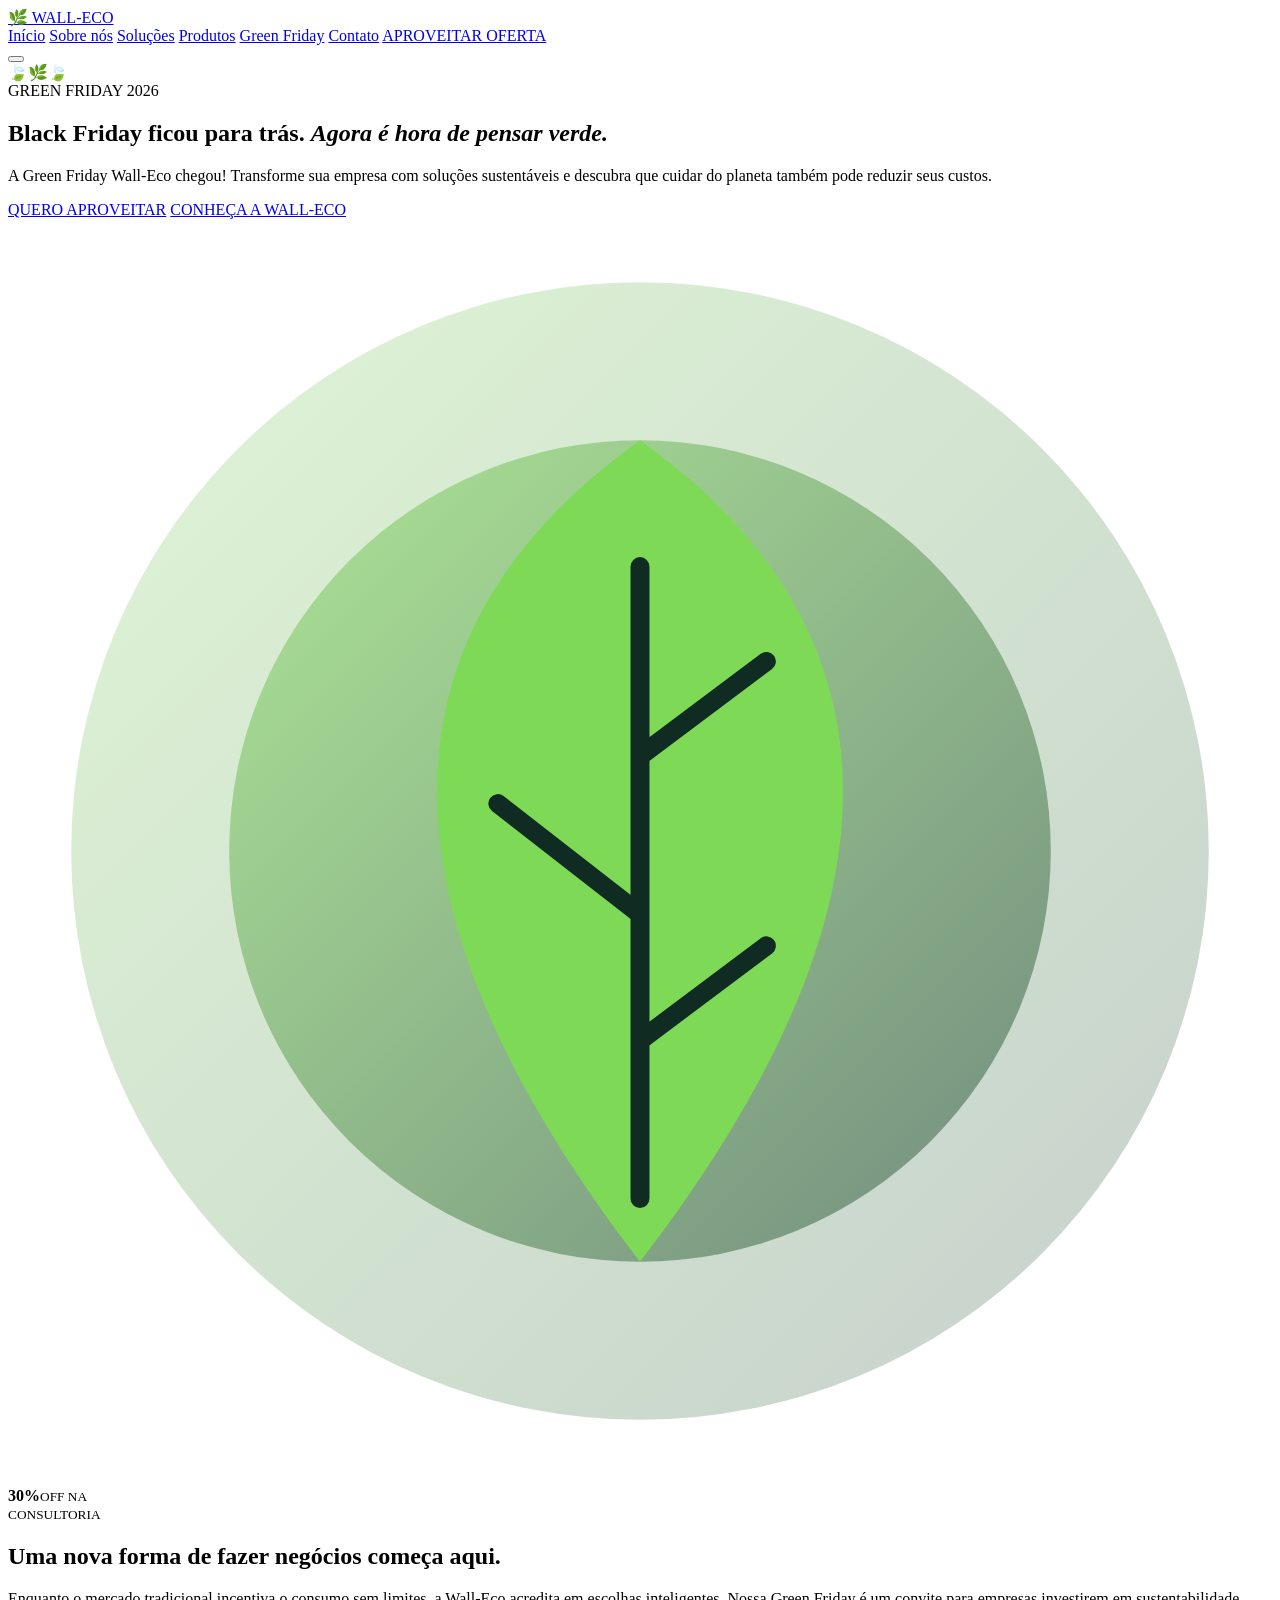
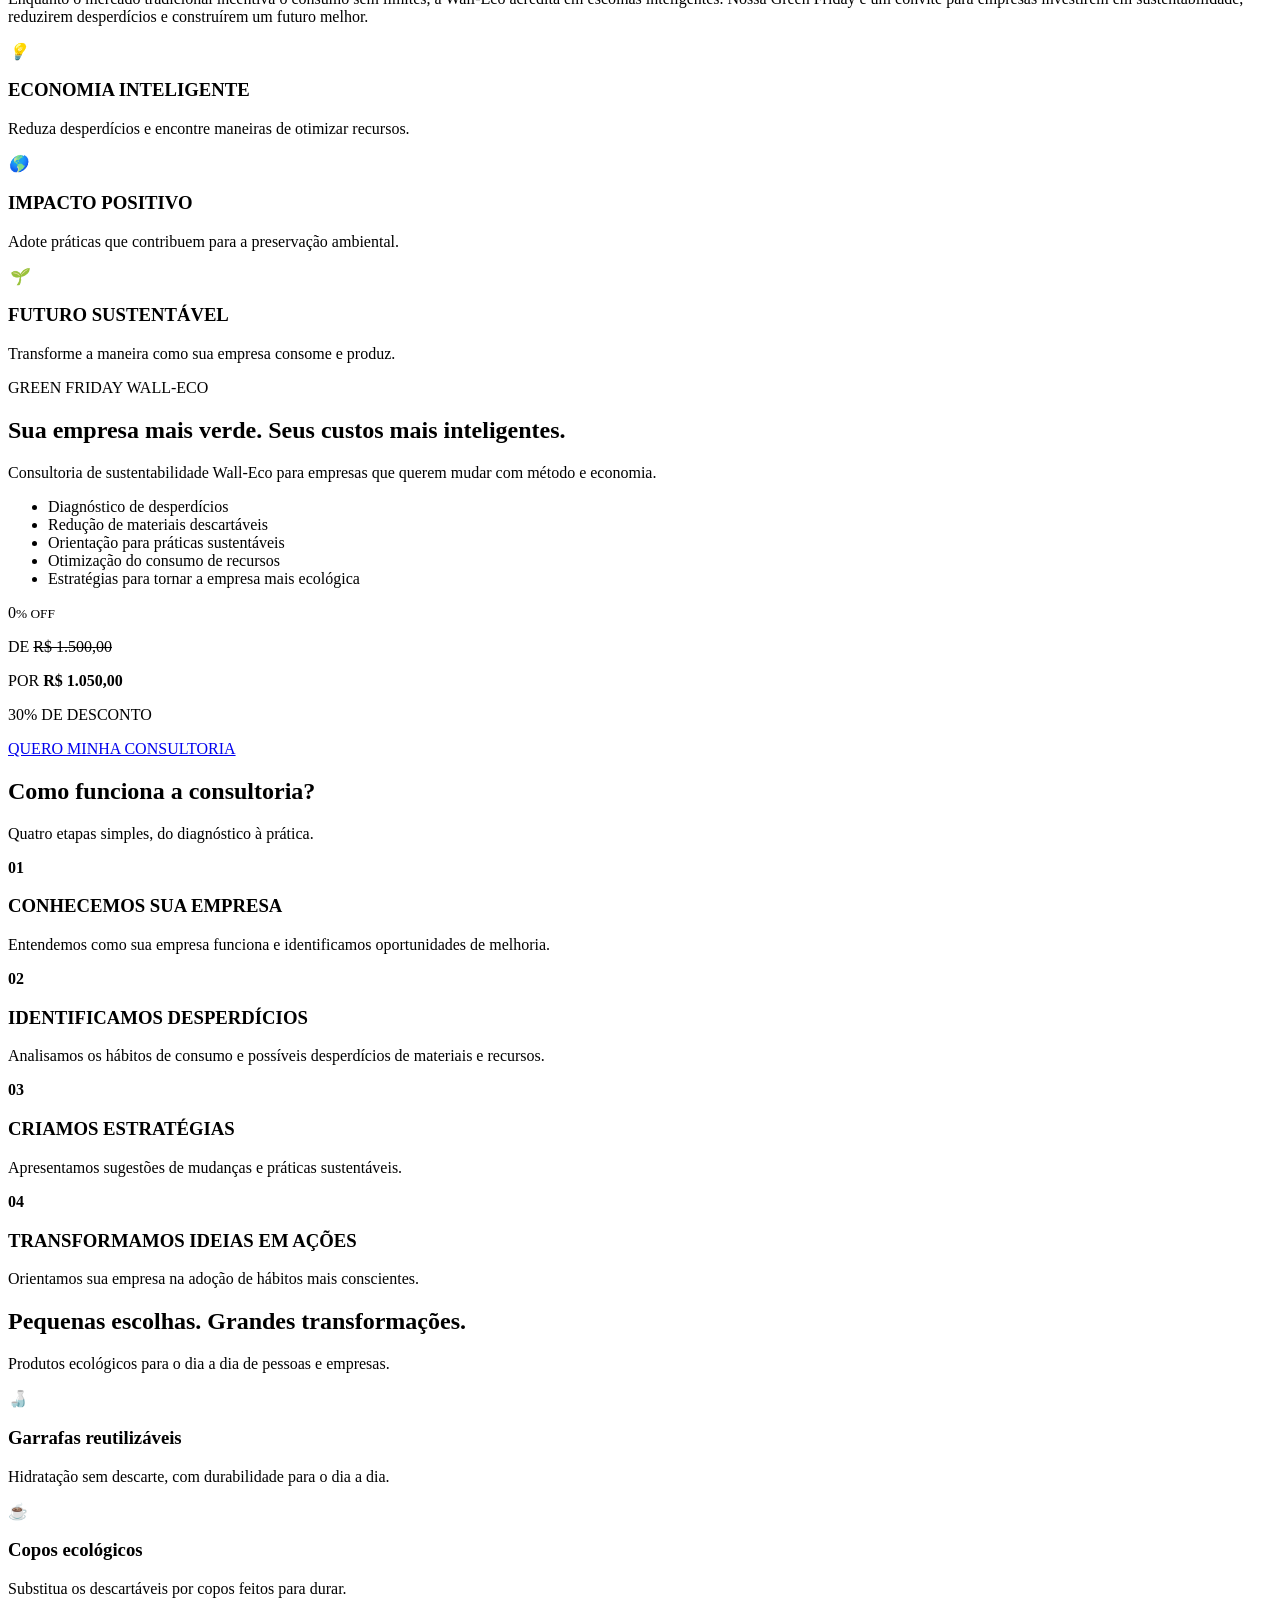
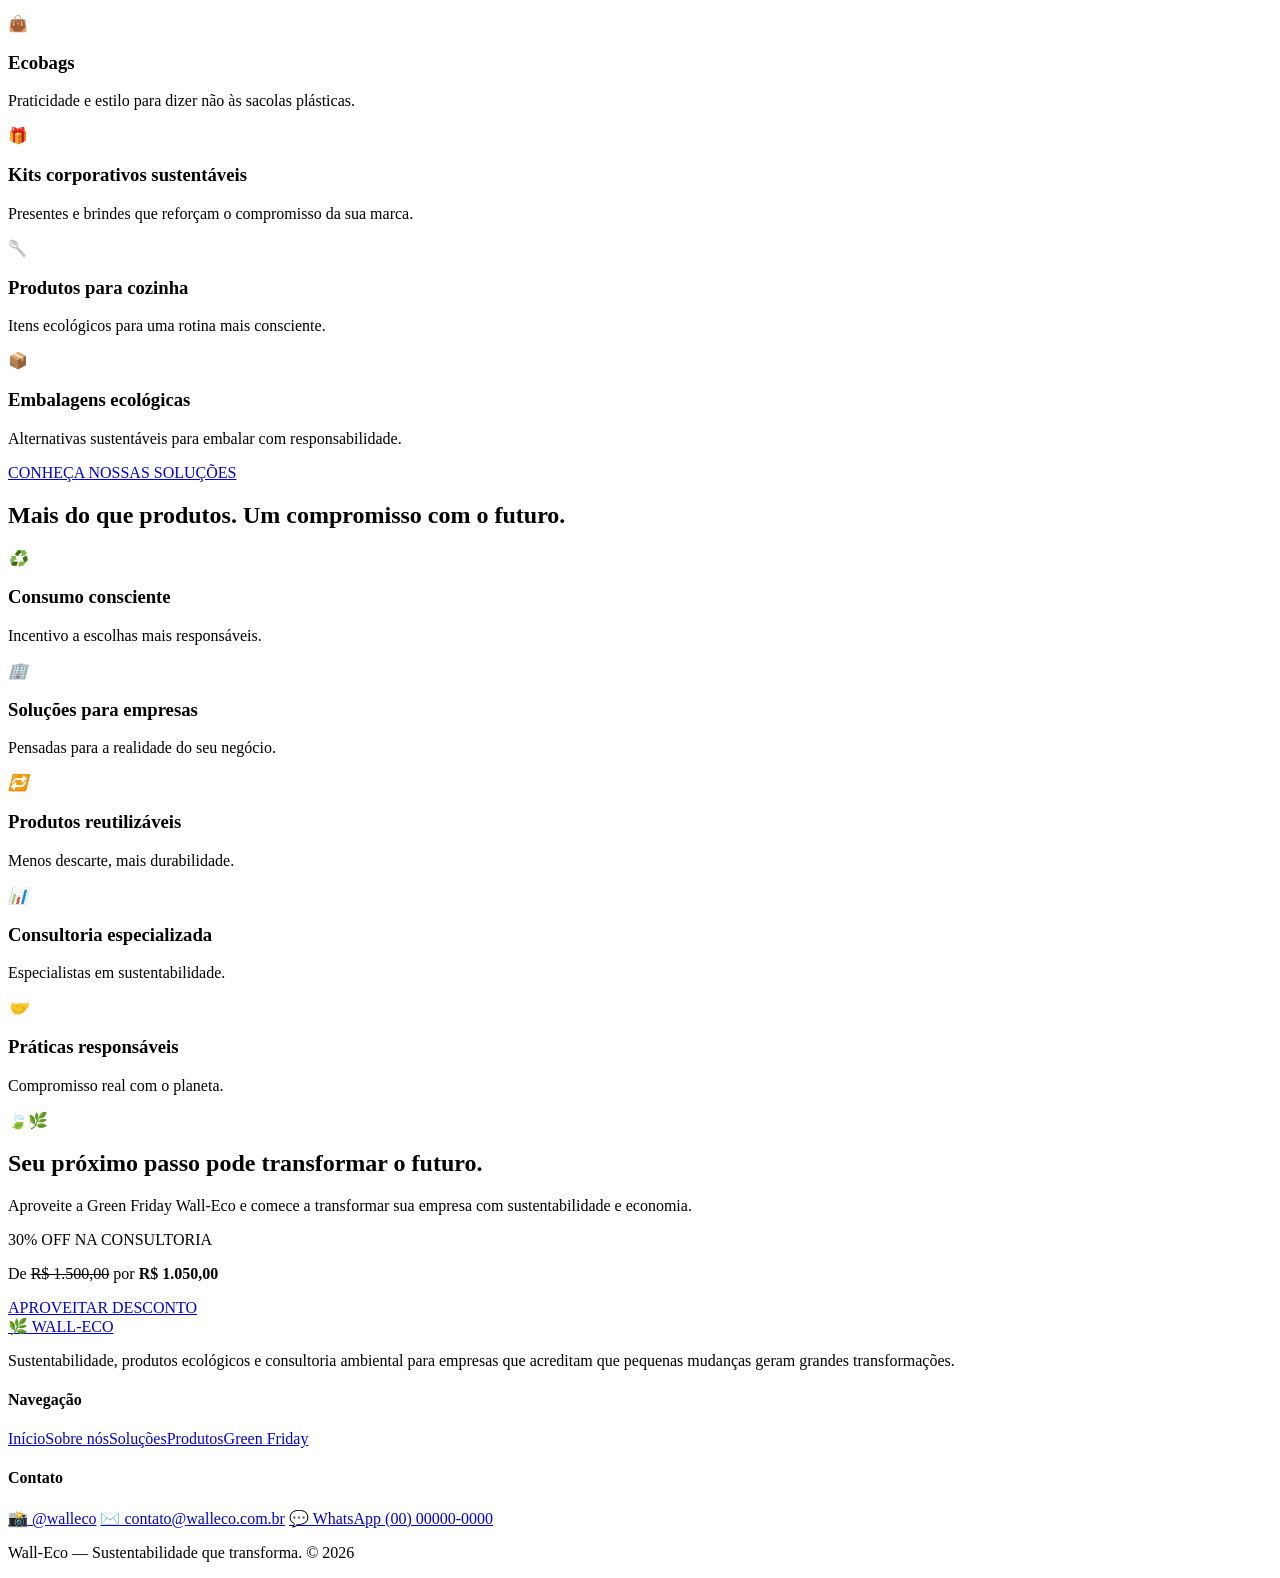
==== index.html @ 321e87e1 "Add files via upload" ====
<!DOCTYPE html>
<html lang="pt-BR">
<head>
<meta charset="UTF-8">
<meta name="viewport" content="width=device-width, initial-scale=1">
<title>Green Friday — WALL-ECO | 30% OFF na Consultoria de Sustentabilidade</title>
<meta name="description" content="Green Friday Wall-Eco: 30% de desconto na consultoria de sustentabilidade para empresas.">
<link rel="preconnect" href="https://fonts.googleapis.com">
<link rel="preconnect" href="https://fonts.gstatic.com" crossorigin>
<link href="https://fonts.googleapis.com/css2?family=Outfit:wght@300;400;600;800&display=swap" rel="stylesheet">
<link rel="stylesheet" href="css/style.css">
</head>
<body>

<!-- ============ 1. MENU ============ -->
<header class="nav" id="nav">
  <div class="container nav__in">
    <a href="#inicio" class="logo">🌿 WALL<span>-ECO</span></a>
    <nav class="menu" id="menu">
      <a href="#inicio">Início</a>
      <a href="#sobre">Sobre nós</a>
      <a href="#solucoes">Soluções</a>
      <a href="#produtos">Produtos</a>
      <a href="#oferta">Green Friday</a>
      <a href="#contato">Contato</a>
      <a href="#oferta" class="btn btn--sm menu__cta">APROVEITAR OFERTA</a>
    </nav>
    <button class="burger" id="burger" aria-label="Abrir menu" aria-expanded="false"><span></span><span></span><span></span></button>
  </div>
</header>

<main>
<!-- ============ 2. HERO ============ -->
<section class="hero" id="inicio">
  <span class="blob b1"></span><span class="blob b2"></span><span class="blob b3"></span>
  <span class="leaf l1">🍃</span><span class="leaf l2">🌿</span><span class="leaf l3">🍃</span>
  <div class="container hero__in">
    <div class="hero__text reveal">
      <span class="tag">GREEN FRIDAY 2026</span>
      <h1>Black Friday ficou para trás. <em>Agora é hora de pensar verde.</em></h1>
      <p>A Green Friday Wall-Eco chegou! Transforme sua empresa com soluções sustentáveis e descubra que cuidar do planeta também pode reduzir seus custos.</p>
      <div class="hero__btns">
        <a href="#oferta" class="btn">QUERO APROVEITAR</a>
        <a href="#sobre" class="btn btn--ghost">CONHEÇA A WALL-ECO</a>
      </div>
    </div>
    <div class="hero__art reveal d2">
      <div class="art" data-img="hero.jpg">
        <svg viewBox="0 0 400 400" aria-hidden="true">
          <defs><linearGradient id="g" x1="0" y1="0" x2="1" y2="1"><stop offset="0" stop-color="#7ED957"/><stop offset="1" stop-color="#1B4332"/></linearGradient></defs>
          <circle cx="200" cy="200" r="180" fill="url(#g)" opacity=".25"/>
          <circle cx="200" cy="200" r="130" fill="url(#g)" opacity=".5"/>
          <path d="M200 70c70 50 100 130 0 260C100 200 130 120 200 70z" fill="#7ED957"/>
          <path d="M200 110v200M200 170l40-30M200 220l-45-35M200 260l40-30" stroke="#102B22" stroke-width="6" stroke-linecap="round" fill="none"/>
        </svg>
      </div>
      <div class="seal"><b>30%</b><small>OFF NA<br>CONSULTORIA</small></div>
    </div>
  </div>
</section>

<!-- ============ 3. GREEN FRIDAY ============ -->
<section class="sec" id="sobre">
  <span class="blob b4"></span>
  <div class="container">
    <div class="head reveal">
      <h2>Uma nova forma de fazer negócios começa aqui.</h2>
      <p>Enquanto o mercado tradicional incentiva o consumo sem limites, a Wall-Eco acredita em escolhas inteligentes. Nossa Green Friday é um convite para empresas investirem em sustentabilidade, reduzirem desperdícios e construírem um futuro melhor.</p>
    </div>
    <div class="grid g3">
      <article class="card reveal"><i>💡</i><h3>ECONOMIA INTELIGENTE</h3><p>Reduza desperdícios e encontre maneiras de otimizar recursos.</p></article>
      <article class="card reveal d2"><i>🌎</i><h3>IMPACTO POSITIVO</h3><p>Adote práticas que contribuem para a preservação ambiental.</p></article>
      <article class="card reveal d3"><i>🌱</i><h3>FUTURO SUSTENTÁVEL</h3><p>Transforme a maneira como sua empresa consome e produz.</p></article>
    </div>
  </div>
</section>

<!-- ============ 4. OFERTA ============ -->
<section class="offer" id="oferta">
  <span class="blob b1"></span><span class="blob b3"></span>
  <div class="container offer__in">
    <div class="reveal">
      <span class="tag">GREEN FRIDAY WALL-ECO</span>
      <h2>Sua empresa mais verde. Seus custos mais inteligentes.</h2>
      <p>Consultoria de sustentabilidade Wall-Eco para empresas que querem mudar com método e economia.</p>
      <ul class="checks">
        <li>Diagnóstico de desperdícios</li>
        <li>Redução de materiais descartáveis</li>
        <li>Orientação para práticas sustentáveis</li>
        <li>Otimização do consumo de recursos</li>
        <li>Estratégias para tornar a empresa mais ecológica</li>
      </ul>
    </div>
    <div class="price reveal d2">
      <div class="big"><span class="count" data-count="30">0</span><small>% OFF</small></div>
      <p class="from">DE <s>R$ 1.500,00</s></p>
      <p class="to">POR <strong>R$ 1.050,00</strong></p>
      <p class="pill">30% DE DESCONTO</p>
      <a href="#contato" class="btn btn--block" data-wa="Olá! Quero minha consultoria Green Friday Wall-Eco (30% OFF).">QUERO MINHA CONSULTORIA</a>
    </div>
  </div>
</section>

<!-- ============ 5. COMO FUNCIONA ============ -->
<section class="sec sec--light" id="solucoes">
  <div class="container">
    <div class="head reveal"><h2>Como funciona a consultoria?</h2><p>Quatro etapas simples, do diagnóstico à prática.</p></div>
    <div class="steps">
      <div class="step reveal"><b>01</b><h3>CONHECEMOS SUA EMPRESA</h3><p>Entendemos como sua empresa funciona e identificamos oportunidades de melhoria.</p></div>
      <div class="step reveal d2"><b>02</b><h3>IDENTIFICAMOS DESPERDÍCIOS</h3><p>Analisamos os hábitos de consumo e possíveis desperdícios de materiais e recursos.</p></div>
      <div class="step reveal d3"><b>03</b><h3>CRIAMOS ESTRATÉGIAS</h3><p>Apresentamos sugestões de mudanças e práticas sustentáveis.</p></div>
      <div class="step reveal d4"><b>04</b><h3>TRANSFORMAMOS IDEIAS EM AÇÕES</h3><p>Orientamos sua empresa na adoção de hábitos mais conscientes.</p></div>
    </div>
  </div>
</section>

<!-- ============ 6. PRODUTOS ============ -->
<section class="sec" id="produtos">
  <div class="container">
    <div class="head reveal"><h2>Pequenas escolhas. Grandes transformações.</h2><p>Produtos ecológicos para o dia a dia de pessoas e empresas.</p></div>
    <div class="grid g3">
      <article class="prod reveal"><div class="ph" data-img="garrafas.jpg"><span>🍶</span></div><h3>Garrafas reutilizáveis</h3><p>Hidratação sem descarte, com durabilidade para o dia a dia.</p></article>
      <article class="prod reveal d2"><div class="ph" data-img="copos.jpg"><span>☕</span></div><h3>Copos ecológicos</h3><p>Substitua os descartáveis por copos feitos para durar.</p></article>
      <article class="prod reveal d3"><div class="ph" data-img="ecobags.jpg"><span>👜</span></div><h3>Ecobags</h3><p>Praticidade e estilo para dizer não às sacolas plásticas.</p></article>
      <article class="prod reveal"><div class="ph" data-img="kits.jpg"><span>🎁</span></div><h3>Kits corporativos sustentáveis</h3><p>Presentes e brindes que reforçam o compromisso da sua marca.</p></article>
      <article class="prod reveal d2"><div class="ph" data-img="cozinha.jpg"><span>🥄</span></div><h3>Produtos para cozinha</h3><p>Itens ecológicos para uma rotina mais consciente.</p></article>
      <article class="prod reveal d3"><div class="ph" data-img="embalagens.jpg"><span>📦</span></div><h3>Embalagens ecológicas</h3><p>Alternativas sustentáveis para embalar com responsabilidade.</p></article>
    </div>
    <p class="center reveal"><a href="#contato" class="btn" data-wa="Olá! Quero conhecer as soluções e produtos da Wall-Eco.">CONHEÇA NOSSAS SOLUÇÕES</a></p>
  </div>
</section>

<!-- ============ 7. DIFERENCIAIS ============ -->
<section class="sec sec--light">
  <div class="container">
    <div class="head reveal"><h2>Mais do que produtos. Um compromisso com o futuro.</h2></div>
    <div class="grid g5">
      <div class="feat reveal"><i>♻️</i><h3>Consumo consciente</h3><p>Incentivo a escolhas mais responsáveis.</p></div>
      <div class="feat reveal d2"><i>🏢</i><h3>Soluções para empresas</h3><p>Pensadas para a realidade do seu negócio.</p></div>
      <div class="feat reveal d3"><i>🔁</i><h3>Produtos reutilizáveis</h3><p>Menos descarte, mais durabilidade.</p></div>
      <div class="feat reveal d4"><i>📊</i><h3>Consultoria especializada</h3><p>Especialistas em sustentabilidade.</p></div>
      <div class="feat reveal d5"><i>🤝</i><h3>Práticas responsáveis</h3><p>Compromisso real com o planeta.</p></div>
    </div>
  </div>
</section>

<!-- ============ 8. CHAMADA FINAL ============ -->
<section class="final">
  <span class="blob b2"></span><span class="leaf l1">🍃</span><span class="leaf l3">🌿</span>
  <div class="container reveal">
    <h2>Seu próximo passo pode transformar o futuro.</h2>
    <p>Aproveite a Green Friday Wall-Eco e comece a transformar sua empresa com sustentabilidade e economia.</p>
    <p class="pill">30% OFF NA CONSULTORIA</p>
    <p class="to">De <s>R$ 1.500,00</s> por <strong>R$ 1.050,00</strong></p>
    <a href="#contato" class="btn" data-wa="Olá! Quero aproveitar o desconto da Green Friday Wall-Eco.">APROVEITAR DESCONTO</a>
  </div>
</section>
</main>

<!-- ============ 9. RODAPÉ / CONTATO ============ -->
<footer class="foot" id="contato">
  <div class="container foot__in">
    <div>
      <a href="#inicio" class="logo">🌿 WALL<span>-ECO</span></a>
      <p>Sustentabilidade, produtos ecológicos e consultoria ambiental para empresas que acreditam que pequenas mudanças geram grandes transformações.</p>
    </div>
    <div>
      <h4>Navegação</h4>
      <a href="#inicio">Início</a><a href="#sobre">Sobre nós</a><a href="#solucoes">Soluções</a><a href="#produtos">Produtos</a><a href="#oferta">Green Friday</a>
    </div>
    <div>
      <h4>Contato</h4>
      <!-- EDITE AQUI: dados de contato (placeholders) -->
      <a href="https://instagram.com/walleco" target="_blank" rel="noopener">📸 @walleco</a>
      <a href="mailto:contato@walleco.com.br">✉️ contato@walleco.com.br</a>
      <a href="https://wa.me/5500000000000" target="_blank" rel="noopener" data-wa="Olá! Gostaria de falar com a Wall-Eco.">💬 WhatsApp (00) 00000-0000</a>
    </div>
  </div>
  <p class="foot__end">Wall-Eco — Sustentabilidade que transforma. © <span id="year">2026</span></p>
</footer>

<script src="js/script.js"></script>
</body>
</html>
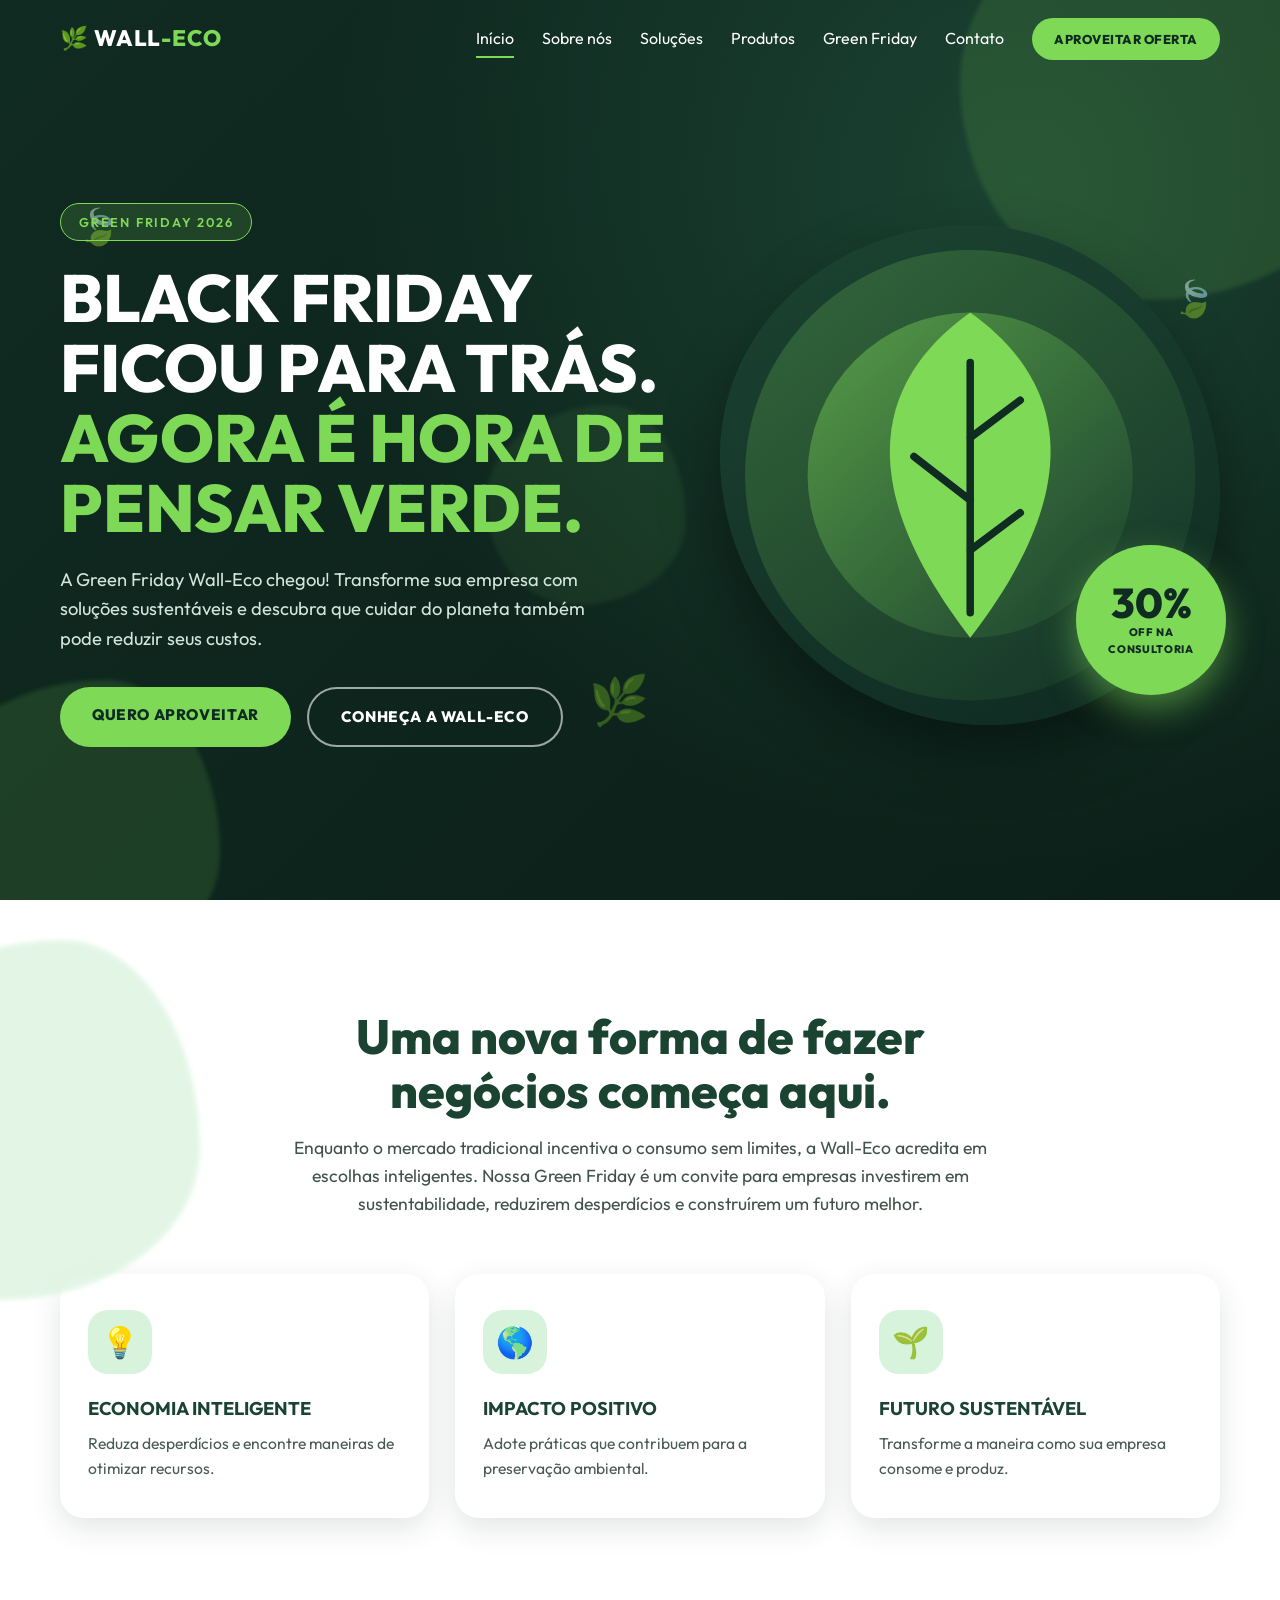
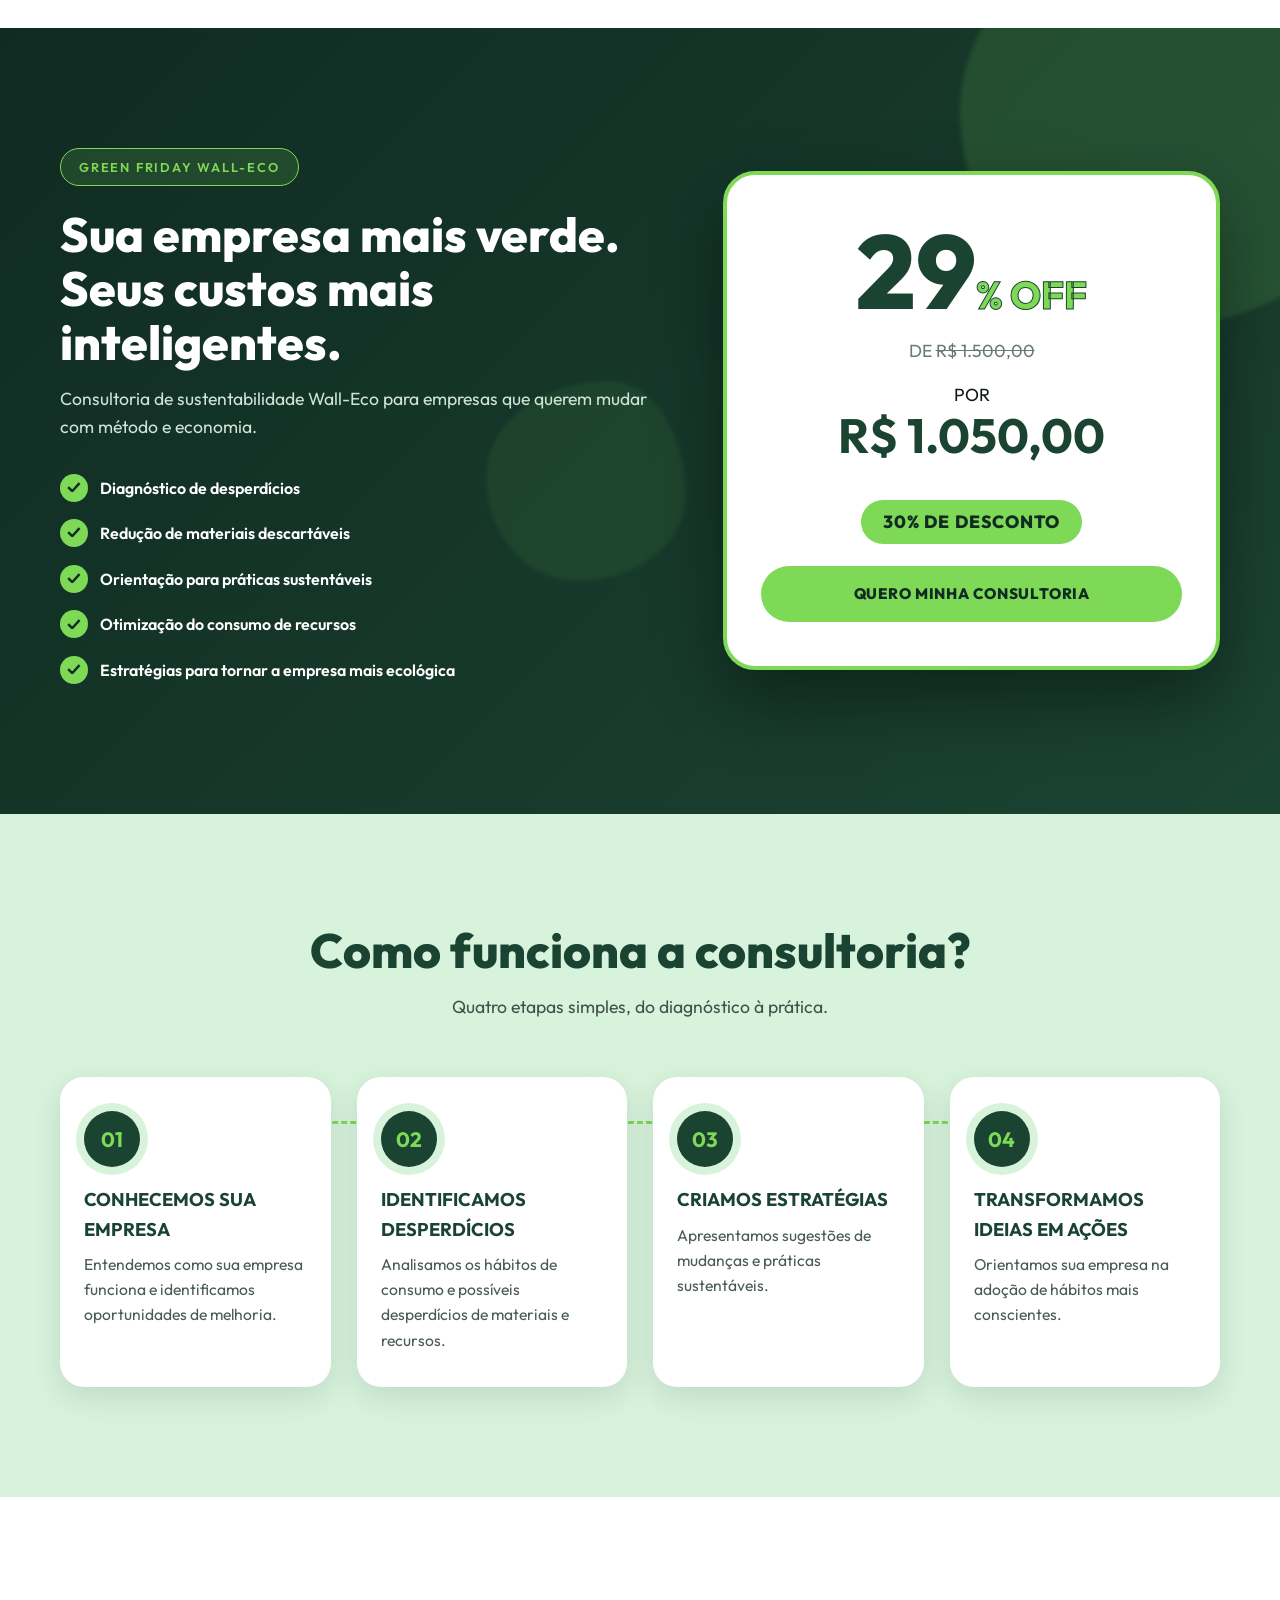
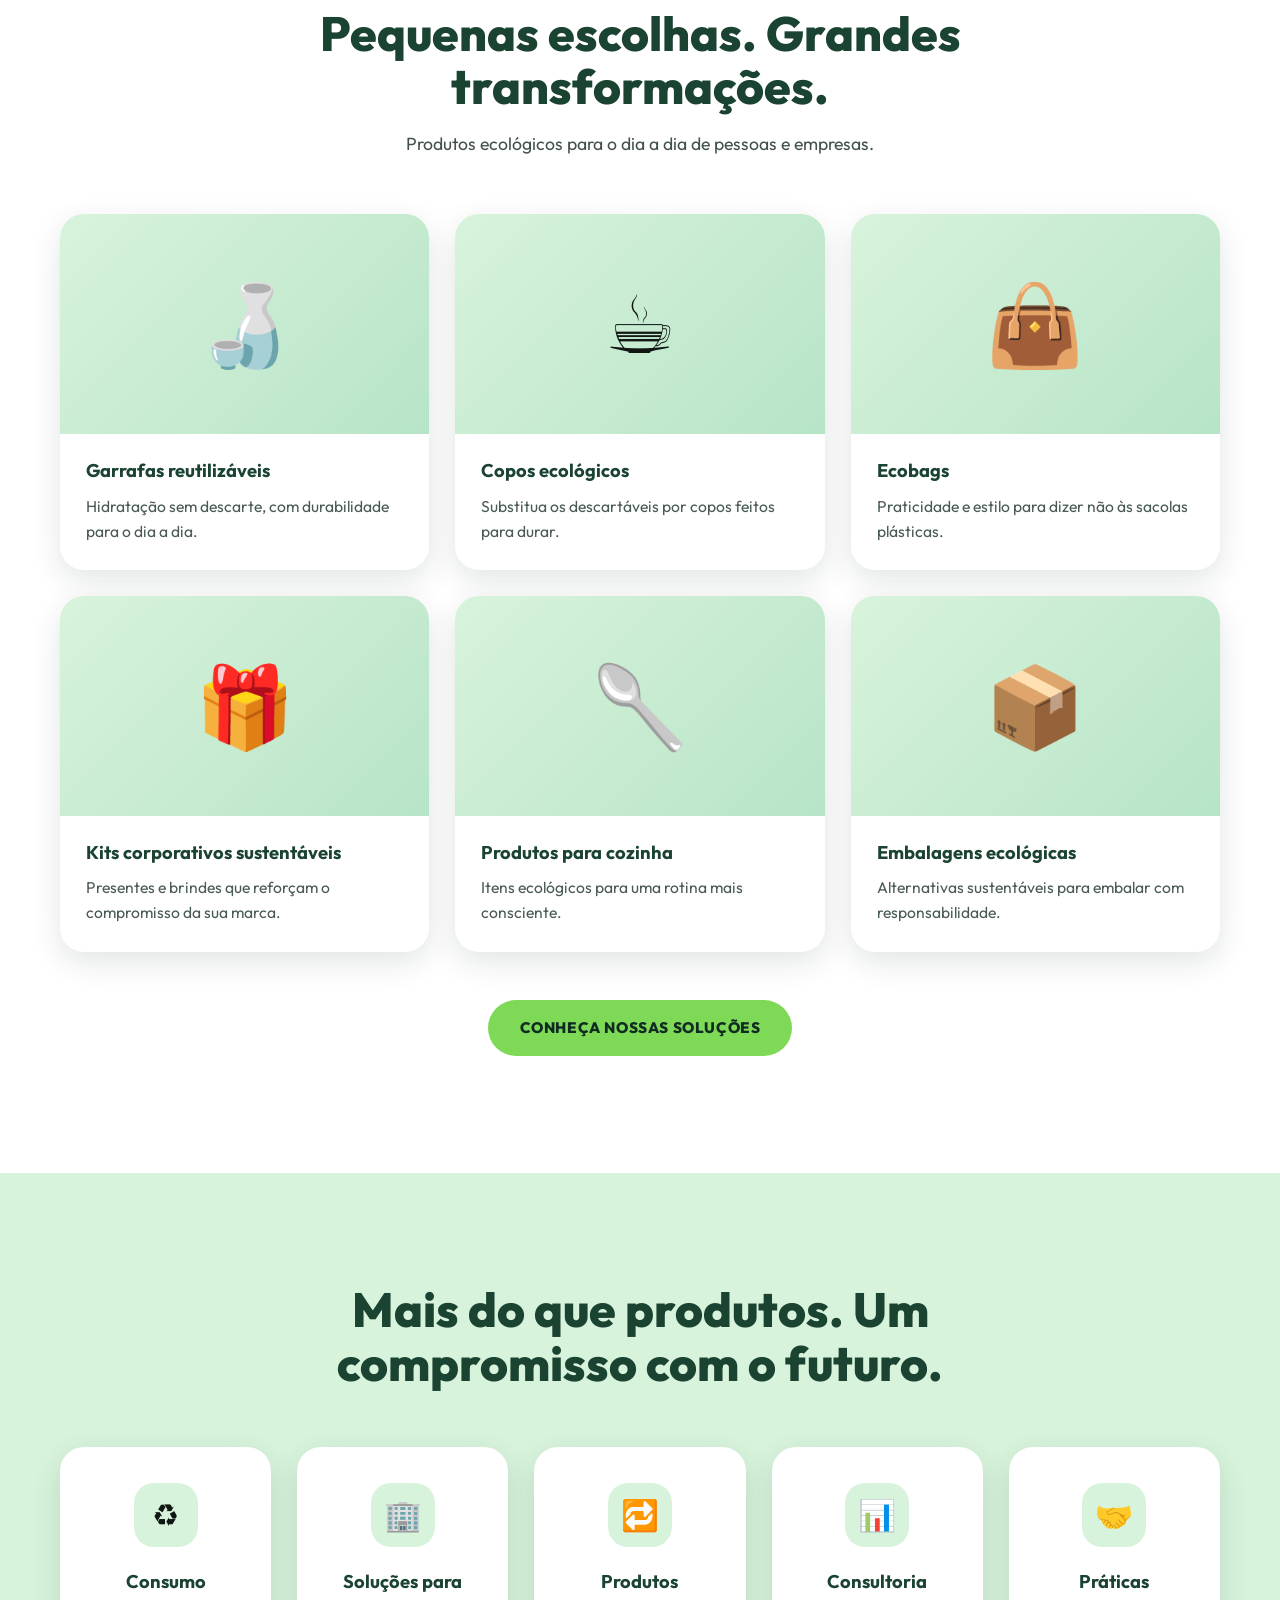
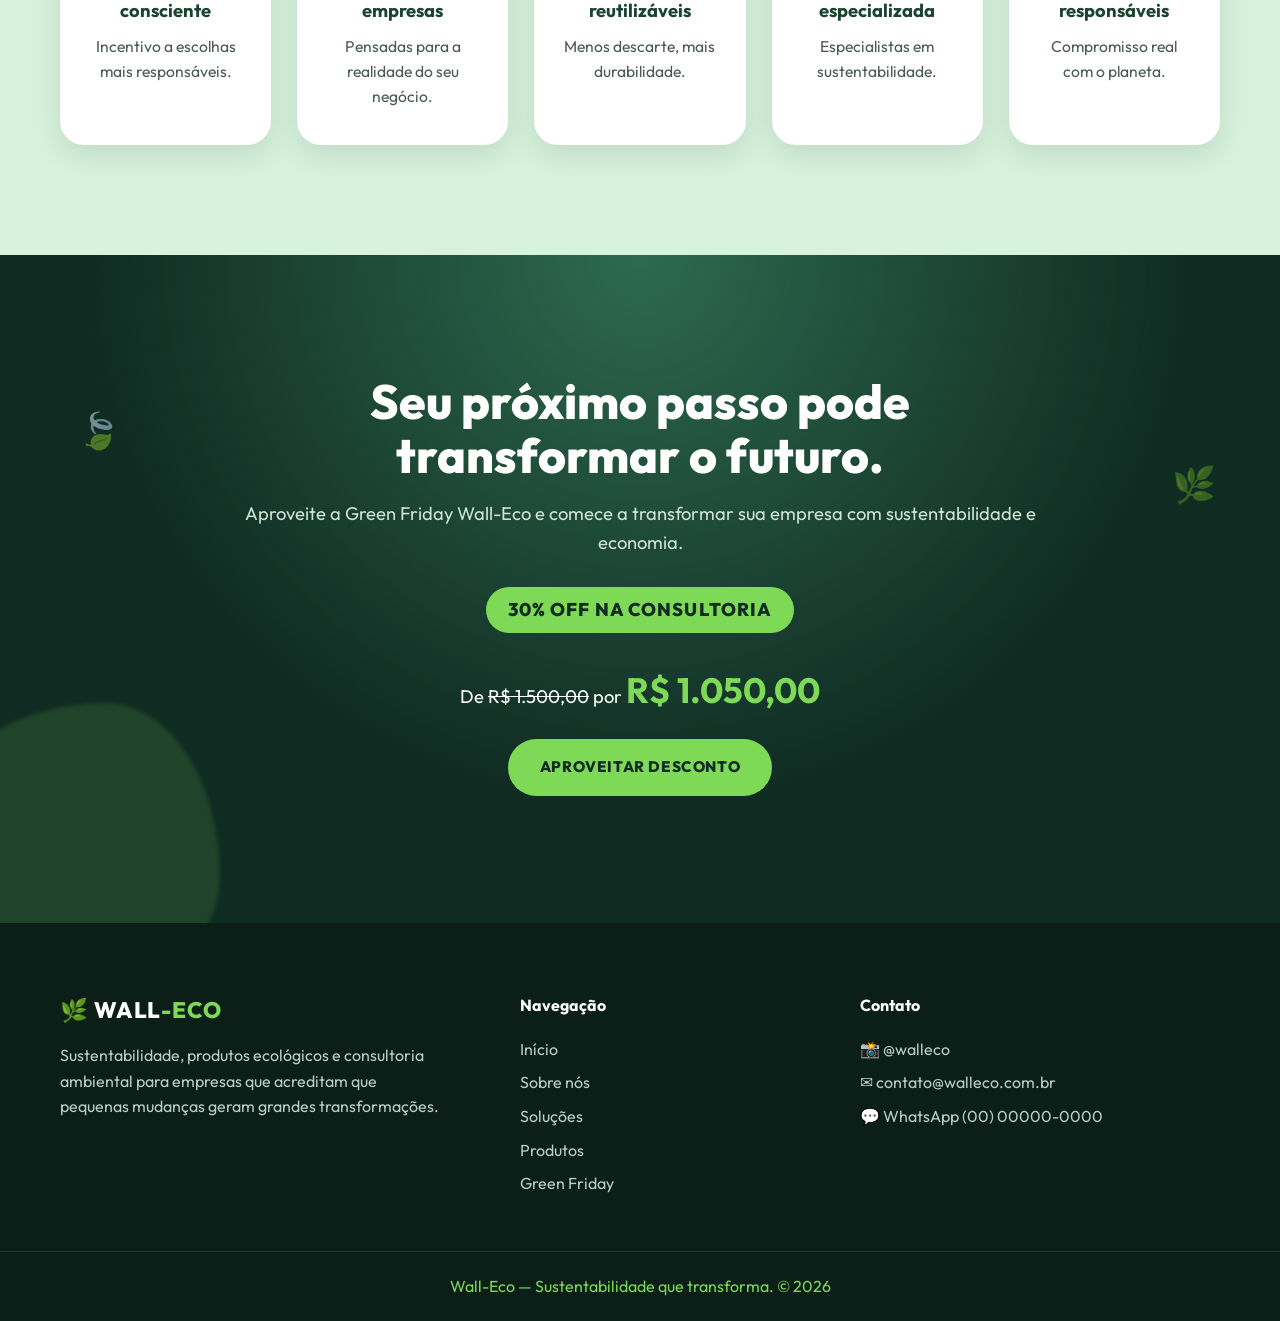
==== commit 4d9e8255: "feat: primeiro commit" ====
--- a/index.html
+++ b/index.html
@@ -1,184 +1,184 @@
-<!DOCTYPE html>
-<html lang="pt-BR">
-<head>
-<meta charset="UTF-8">
-<meta name="viewport" content="width=device-width, initial-scale=1">
-<title>Green Friday — WALL-ECO | 30% OFF na Consultoria de Sustentabilidade</title>
-<meta name="description" content="Green Friday Wall-Eco: 30% de desconto na consultoria de sustentabilidade para empresas.">
-<link rel="preconnect" href="https://fonts.googleapis.com">
-<link rel="preconnect" href="https://fonts.gstatic.com" crossorigin>
-<link href="https://fonts.googleapis.com/css2?family=Outfit:wght@300;400;600;800&display=swap" rel="stylesheet">
-<link rel="stylesheet" href="css/style.css">
-</head>
-<body>
-
-<!-- ============ 1. MENU ============ -->
-<header class="nav" id="nav">
-  <div class="container nav__in">
-    <a href="#inicio" class="logo">🌿 WALL<span>-ECO</span></a>
-    <nav class="menu" id="menu">
-      <a href="#inicio">Início</a>
-      <a href="#sobre">Sobre nós</a>
-      <a href="#solucoes">Soluções</a>
-      <a href="#produtos">Produtos</a>
-      <a href="#oferta">Green Friday</a>
-      <a href="#contato">Contato</a>
-      <a href="#oferta" class="btn btn--sm menu__cta">APROVEITAR OFERTA</a>
-    </nav>
-    <button class="burger" id="burger" aria-label="Abrir menu" aria-expanded="false"><span></span><span></span><span></span></button>
-  </div>
-</header>
-
-<main>
-<!-- ============ 2. HERO ============ -->
-<section class="hero" id="inicio">
-  <span class="blob b1"></span><span class="blob b2"></span><span class="blob b3"></span>
-  <span class="leaf l1">🍃</span><span class="leaf l2">🌿</span><span class="leaf l3">🍃</span>
-  <div class="container hero__in">
-    <div class="hero__text reveal">
-      <span class="tag">GREEN FRIDAY 2026</span>
-      <h1>Black Friday ficou para trás. <em>Agora é hora de pensar verde.</em></h1>
-      <p>A Green Friday Wall-Eco chegou! Transforme sua empresa com soluções sustentáveis e descubra que cuidar do planeta também pode reduzir seus custos.</p>
-      <div class="hero__btns">
-        <a href="#oferta" class="btn">QUERO APROVEITAR</a>
-        <a href="#sobre" class="btn btn--ghost">CONHEÇA A WALL-ECO</a>
-      </div>
-    </div>
-    <div class="hero__art reveal d2">
-      <div class="art" data-img="hero.jpg">
-        <svg viewBox="0 0 400 400" aria-hidden="true">
-          <defs><linearGradient id="g" x1="0" y1="0" x2="1" y2="1"><stop offset="0" stop-color="#7ED957"/><stop offset="1" stop-color="#1B4332"/></linearGradient></defs>
-          <circle cx="200" cy="200" r="180" fill="url(#g)" opacity=".25"/>
-          <circle cx="200" cy="200" r="130" fill="url(#g)" opacity=".5"/>
-          <path d="M200 70c70 50 100 130 0 260C100 200 130 120 200 70z" fill="#7ED957"/>
-          <path d="M200 110v200M200 170l40-30M200 220l-45-35M200 260l40-30" stroke="#102B22" stroke-width="6" stroke-linecap="round" fill="none"/>
-        </svg>
-      </div>
-      <div class="seal"><b>30%</b><small>OFF NA<br>CONSULTORIA</small></div>
-    </div>
-  </div>
-</section>
-
-<!-- ============ 3. GREEN FRIDAY ============ -->
-<section class="sec" id="sobre">
-  <span class="blob b4"></span>
-  <div class="container">
-    <div class="head reveal">
-      <h2>Uma nova forma de fazer negócios começa aqui.</h2>
-      <p>Enquanto o mercado tradicional incentiva o consumo sem limites, a Wall-Eco acredita em escolhas inteligentes. Nossa Green Friday é um convite para empresas investirem em sustentabilidade, reduzirem desperdícios e construírem um futuro melhor.</p>
-    </div>
-    <div class="grid g3">
-      <article class="card reveal"><i>💡</i><h3>ECONOMIA INTELIGENTE</h3><p>Reduza desperdícios e encontre maneiras de otimizar recursos.</p></article>
-      <article class="card reveal d2"><i>🌎</i><h3>IMPACTO POSITIVO</h3><p>Adote práticas que contribuem para a preservação ambiental.</p></article>
-      <article class="card reveal d3"><i>🌱</i><h3>FUTURO SUSTENTÁVEL</h3><p>Transforme a maneira como sua empresa consome e produz.</p></article>
-    </div>
-  </div>
-</section>
-
-<!-- ============ 4. OFERTA ============ -->
-<section class="offer" id="oferta">
-  <span class="blob b1"></span><span class="blob b3"></span>
-  <div class="container offer__in">
-    <div class="reveal">
-      <span class="tag">GREEN FRIDAY WALL-ECO</span>
-      <h2>Sua empresa mais verde. Seus custos mais inteligentes.</h2>
-      <p>Consultoria de sustentabilidade Wall-Eco para empresas que querem mudar com método e economia.</p>
-      <ul class="checks">
-        <li>Diagnóstico de desperdícios</li>
-        <li>Redução de materiais descartáveis</li>
-        <li>Orientação para práticas sustentáveis</li>
-        <li>Otimização do consumo de recursos</li>
-        <li>Estratégias para tornar a empresa mais ecológica</li>
-      </ul>
-    </div>
-    <div class="price reveal d2">
-      <div class="big"><span class="count" data-count="30">0</span><small>% OFF</small></div>
-      <p class="from">DE <s>R$ 1.500,00</s></p>
-      <p class="to">POR <strong>R$ 1.050,00</strong></p>
-      <p class="pill">30% DE DESCONTO</p>
-      <a href="#contato" class="btn btn--block" data-wa="Olá! Quero minha consultoria Green Friday Wall-Eco (30% OFF).">QUERO MINHA CONSULTORIA</a>
-    </div>
-  </div>
-</section>
-
-<!-- ============ 5. COMO FUNCIONA ============ -->
-<section class="sec sec--light" id="solucoes">
-  <div class="container">
-    <div class="head reveal"><h2>Como funciona a consultoria?</h2><p>Quatro etapas simples, do diagnóstico à prática.</p></div>
-    <div class="steps">
-      <div class="step reveal"><b>01</b><h3>CONHECEMOS SUA EMPRESA</h3><p>Entendemos como sua empresa funciona e identificamos oportunidades de melhoria.</p></div>
-      <div class="step reveal d2"><b>02</b><h3>IDENTIFICAMOS DESPERDÍCIOS</h3><p>Analisamos os hábitos de consumo e possíveis desperdícios de materiais e recursos.</p></div>
-      <div class="step reveal d3"><b>03</b><h3>CRIAMOS ESTRATÉGIAS</h3><p>Apresentamos sugestões de mudanças e práticas sustentáveis.</p></div>
-      <div class="step reveal d4"><b>04</b><h3>TRANSFORMAMOS IDEIAS EM AÇÕES</h3><p>Orientamos sua empresa na adoção de hábitos mais conscientes.</p></div>
-    </div>
-  </div>
-</section>
-
-<!-- ============ 6. PRODUTOS ============ -->
-<section class="sec" id="produtos">
-  <div class="container">
-    <div class="head reveal"><h2>Pequenas escolhas. Grandes transformações.</h2><p>Produtos ecológicos para o dia a dia de pessoas e empresas.</p></div>
-    <div class="grid g3">
-      <article class="prod reveal"><div class="ph" data-img="garrafas.jpg"><span>🍶</span></div><h3>Garrafas reutilizáveis</h3><p>Hidratação sem descarte, com durabilidade para o dia a dia.</p></article>
-      <article class="prod reveal d2"><div class="ph" data-img="copos.jpg"><span>☕</span></div><h3>Copos ecológicos</h3><p>Substitua os descartáveis por copos feitos para durar.</p></article>
-      <article class="prod reveal d3"><div class="ph" data-img="ecobags.jpg"><span>👜</span></div><h3>Ecobags</h3><p>Praticidade e estilo para dizer não às sacolas plásticas.</p></article>
-      <article class="prod reveal"><div class="ph" data-img="kits.jpg"><span>🎁</span></div><h3>Kits corporativos sustentáveis</h3><p>Presentes e brindes que reforçam o compromisso da sua marca.</p></article>
-      <article class="prod reveal d2"><div class="ph" data-img="cozinha.jpg"><span>🥄</span></div><h3>Produtos para cozinha</h3><p>Itens ecológicos para uma rotina mais consciente.</p></article>
-      <article class="prod reveal d3"><div class="ph" data-img="embalagens.jpg"><span>📦</span></div><h3>Embalagens ecológicas</h3><p>Alternativas sustentáveis para embalar com responsabilidade.</p></article>
-    </div>
-    <p class="center reveal"><a href="#contato" class="btn" data-wa="Olá! Quero conhecer as soluções e produtos da Wall-Eco.">CONHEÇA NOSSAS SOLUÇÕES</a></p>
-  </div>
-</section>
-
-<!-- ============ 7. DIFERENCIAIS ============ -->
-<section class="sec sec--light">
-  <div class="container">
-    <div class="head reveal"><h2>Mais do que produtos. Um compromisso com o futuro.</h2></div>
-    <div class="grid g5">
-      <div class="feat reveal"><i>♻️</i><h3>Consumo consciente</h3><p>Incentivo a escolhas mais responsáveis.</p></div>
-      <div class="feat reveal d2"><i>🏢</i><h3>Soluções para empresas</h3><p>Pensadas para a realidade do seu negócio.</p></div>
-      <div class="feat reveal d3"><i>🔁</i><h3>Produtos reutilizáveis</h3><p>Menos descarte, mais durabilidade.</p></div>
-      <div class="feat reveal d4"><i>📊</i><h3>Consultoria especializada</h3><p>Especialistas em sustentabilidade.</p></div>
-      <div class="feat reveal d5"><i>🤝</i><h3>Práticas responsáveis</h3><p>Compromisso real com o planeta.</p></div>
-    </div>
-  </div>
-</section>
-
-<!-- ============ 8. CHAMADA FINAL ============ -->
-<section class="final">
-  <span class="blob b2"></span><span class="leaf l1">🍃</span><span class="leaf l3">🌿</span>
-  <div class="container reveal">
-    <h2>Seu próximo passo pode transformar o futuro.</h2>
-    <p>Aproveite a Green Friday Wall-Eco e comece a transformar sua empresa com sustentabilidade e economia.</p>
-    <p class="pill">30% OFF NA CONSULTORIA</p>
-    <p class="to">De <s>R$ 1.500,00</s> por <strong>R$ 1.050,00</strong></p>
-    <a href="#contato" class="btn" data-wa="Olá! Quero aproveitar o desconto da Green Friday Wall-Eco.">APROVEITAR DESCONTO</a>
-  </div>
-</section>
-</main>
-
-<!-- ============ 9. RODAPÉ / CONTATO ============ -->
-<footer class="foot" id="contato">
-  <div class="container foot__in">
-    <div>
-      <a href="#inicio" class="logo">🌿 WALL<span>-ECO</span></a>
-      <p>Sustentabilidade, produtos ecológicos e consultoria ambiental para empresas que acreditam que pequenas mudanças geram grandes transformações.</p>
-    </div>
-    <div>
-      <h4>Navegação</h4>
-      <a href="#inicio">Início</a><a href="#sobre">Sobre nós</a><a href="#solucoes">Soluções</a><a href="#produtos">Produtos</a><a href="#oferta">Green Friday</a>
-    </div>
-    <div>
-      <h4>Contato</h4>
-      <!-- EDITE AQUI: dados de contato (placeholders) -->
-      <a href="https://instagram.com/walleco" target="_blank" rel="noopener">📸 @walleco</a>
-      <a href="mailto:contato@walleco.com.br">✉️ contato@walleco.com.br</a>
-      <a href="https://wa.me/5500000000000" target="_blank" rel="noopener" data-wa="Olá! Gostaria de falar com a Wall-Eco.">💬 WhatsApp (00) 00000-0000</a>
-    </div>
-  </div>
-  <p class="foot__end">Wall-Eco — Sustentabilidade que transforma. © <span id="year">2026</span></p>
-</footer>
-
-<script src="js/script.js"></script>
-</body>
-</html>
+<!DOCTYPE html>
+<html lang="pt-BR">
+<head>
+<meta charset="UTF-8">
+<meta name="viewport" content="width=device-width, initial-scale=1">
+<title>Green Friday — WALL-ECO | 30% OFF na Consultoria de Sustentabilidade</title>
+<meta name="description" content="Green Friday Wall-Eco: 30% de desconto na consultoria de sustentabilidade para empresas.">
+<link rel="preconnect" href="https://fonts.googleapis.com">
+<link rel="preconnect" href="https://fonts.gstatic.com" crossorigin>
+<link href="https://fonts.googleapis.com/css2?family=Outfit:wght@300;400;600;800&display=swap" rel="stylesheet">
+<link rel="stylesheet" href="css/style.css">
+</head>
+<body>
+
+<!-- ============ 1. MENU ============ -->
+<header class="nav" id="nav">
+  <div class="container nav__in">
+    <a href="#inicio" class="logo">🌿 WALL<span>-ECO</span></a>
+    <nav class="menu" id="menu">
+      <a href="#inicio">Início</a>
+      <a href="#sobre">Sobre nós</a>
+      <a href="#solucoes">Soluções</a>
+      <a href="#produtos">Produtos</a>
+      <a href="#oferta">Green Friday</a>
+      <a href="#contato">Contato</a>
+      <a href="#oferta" class="btn btn--sm menu__cta">APROVEITAR OFERTA</a>
+    </nav>
+    <button class="burger" id="burger" aria-label="Abrir menu" aria-expanded="false"><span></span><span></span><span></span></button>
+  </div>
+</header>
+
+<main>
+<!-- ============ 2. HERO ============ -->
+<section class="hero" id="inicio">
+  <span class="blob b1"></span><span class="blob b2"></span><span class="blob b3"></span>
+  <span class="leaf l1">🍃</span><span class="leaf l2">🌿</span><span class="leaf l3">🍃</span>
+  <div class="container hero__in">
+    <div class="hero__text reveal">
+      <span class="tag">GREEN FRIDAY 2026</span>
+      <h1>Black Friday ficou para trás. <em>Agora é hora de pensar verde.</em></h1>
+      <p>A Green Friday Wall-Eco chegou! Transforme sua empresa com soluções sustentáveis e descubra que cuidar do planeta também pode reduzir seus custos.</p>
+      <div class="hero__btns">
+        <a href="#oferta" class="btn">QUERO APROVEITAR</a>
+        <a href="#sobre" class="btn btn--ghost">CONHEÇA A WALL-ECO</a>
+      </div>
+    </div>
+    <div class="hero__art reveal d2">
+      <div class="art" data-img="hero.jpg">
+        <svg viewBox="0 0 400 400" aria-hidden="true">
+          <defs><linearGradient id="g" x1="0" y1="0" x2="1" y2="1"><stop offset="0" stop-color="#7ED957"/><stop offset="1" stop-color="#1B4332"/></linearGradient></defs>
+          <circle cx="200" cy="200" r="180" fill="url(#g)" opacity=".25"/>
+          <circle cx="200" cy="200" r="130" fill="url(#g)" opacity=".5"/>
+          <path d="M200 70c70 50 100 130 0 260C100 200 130 120 200 70z" fill="#7ED957"/>
+          <path d="M200 110v200M200 170l40-30M200 220l-45-35M200 260l40-30" stroke="#102B22" stroke-width="6" stroke-linecap="round" fill="none"/>
+        </svg>
+      </div>
+      <div class="seal"><b>30%</b><small>OFF NA<br>CONSULTORIA</small></div>
+    </div>
+  </div>
+</section>
+
+<!-- ============ 3. GREEN FRIDAY ============ -->
+<section class="sec" id="sobre">
+  <span class="blob b4"></span>
+  <div class="container">
+    <div class="head reveal">
+      <h2>Uma nova forma de fazer negócios começa aqui.</h2>
+      <p>Enquanto o mercado tradicional incentiva o consumo sem limites, a Wall-Eco acredita em escolhas inteligentes. Nossa Green Friday é um convite para empresas investirem em sustentabilidade, reduzirem desperdícios e construírem um futuro melhor.</p>
+    </div>
+    <div class="grid g3">
+      <article class="card reveal"><i>💡</i><h3>ECONOMIA INTELIGENTE</h3><p>Reduza desperdícios e encontre maneiras de otimizar recursos.</p></article>
+      <article class="card reveal d2"><i>🌎</i><h3>IMPACTO POSITIVO</h3><p>Adote práticas que contribuem para a preservação ambiental.</p></article>
+      <article class="card reveal d3"><i>🌱</i><h3>FUTURO SUSTENTÁVEL</h3><p>Transforme a maneira como sua empresa consome e produz.</p></article>
+    </div>
+  </div>
+</section>
+
+<!-- ============ 4. OFERTA ============ -->
+<section class="offer" id="oferta">
+  <span class="blob b1"></span><span class="blob b3"></span>
+  <div class="container offer__in">
+    <div class="reveal">
+      <span class="tag">GREEN FRIDAY WALL-ECO</span>
+      <h2>Sua empresa mais verde. Seus custos mais inteligentes.</h2>
+      <p>Consultoria de sustentabilidade Wall-Eco para empresas que querem mudar com método e economia.</p>
+      <ul class="checks">
+        <li>Diagnóstico de desperdícios</li>
+        <li>Redução de materiais descartáveis</li>
+        <li>Orientação para práticas sustentáveis</li>
+        <li>Otimização do consumo de recursos</li>
+        <li>Estratégias para tornar a empresa mais ecológica</li>
+      </ul>
+    </div>
+    <div class="price reveal d2">
+      <div class="big"><span class="count" data-count="30">0</span><small>% OFF</small></div>
+      <p class="from">DE <s>R$ 1.500,00</s></p>
+      <p class="to">POR <strong>R$ 1.050,00</strong></p>
+      <p class="pill">30% DE DESCONTO</p>
+      <a href="#contato" class="btn btn--block" data-wa="Olá! Quero minha consultoria Green Friday Wall-Eco (30% OFF).">QUERO MINHA CONSULTORIA</a>
+    </div>
+  </div>
+</section>
+
+<!-- ============ 5. COMO FUNCIONA ============ -->
+<section class="sec sec--light" id="solucoes">
+  <div class="container">
+    <div class="head reveal"><h2>Como funciona a consultoria?</h2><p>Quatro etapas simples, do diagnóstico à prática.</p></div>
+    <div class="steps">
+      <div class="step reveal"><b>01</b><h3>CONHECEMOS SUA EMPRESA</h3><p>Entendemos como sua empresa funciona e identificamos oportunidades de melhoria.</p></div>
+      <div class="step reveal d2"><b>02</b><h3>IDENTIFICAMOS DESPERDÍCIOS</h3><p>Analisamos os hábitos de consumo e possíveis desperdícios de materiais e recursos.</p></div>
+      <div class="step reveal d3"><b>03</b><h3>CRIAMOS ESTRATÉGIAS</h3><p>Apresentamos sugestões de mudanças e práticas sustentáveis.</p></div>
+      <div class="step reveal d4"><b>04</b><h3>TRANSFORMAMOS IDEIAS EM AÇÕES</h3><p>Orientamos sua empresa na adoção de hábitos mais conscientes.</p></div>
+    </div>
+  </div>
+</section>
+
+<!-- ============ 6. PRODUTOS ============ -->
+<section class="sec" id="produtos">
+  <div class="container">
+    <div class="head reveal"><h2>Pequenas escolhas. Grandes transformações.</h2><p>Produtos ecológicos para o dia a dia de pessoas e empresas.</p></div>
+    <div class="grid g3">
+      <article class="prod reveal"><div class="ph" data-img="garrafas.jpg"><span>🍶</span></div><h3>Garrafas reutilizáveis</h3><p>Hidratação sem descarte, com durabilidade para o dia a dia.</p></article>
+      <article class="prod reveal d2"><div class="ph" data-img="copos.jpg"><span>☕</span></div><h3>Copos ecológicos</h3><p>Substitua os descartáveis por copos feitos para durar.</p></article>
+      <article class="prod reveal d3"><div class="ph" data-img="ecobags.jpg"><span>👜</span></div><h3>Ecobags</h3><p>Praticidade e estilo para dizer não às sacolas plásticas.</p></article>
+      <article class="prod reveal"><div class="ph" data-img="kits.jpg"><span>🎁</span></div><h3>Kits corporativos sustentáveis</h3><p>Presentes e brindes que reforçam o compromisso da sua marca.</p></article>
+      <article class="prod reveal d2"><div class="ph" data-img="cozinha.jpg"><span>🥄</span></div><h3>Produtos para cozinha</h3><p>Itens ecológicos para uma rotina mais consciente.</p></article>
+      <article class="prod reveal d3"><div class="ph" data-img="embalagens.jpg"><span>📦</span></div><h3>Embalagens ecológicas</h3><p>Alternativas sustentáveis para embalar com responsabilidade.</p></article>
+    </div>
+    <p class="center reveal"><a href="#contato" class="btn" data-wa="Olá! Quero conhecer as soluções e produtos da Wall-Eco.">CONHEÇA NOSSAS SOLUÇÕES</a></p>
+  </div>
+</section>
+
+<!-- ============ 7. DIFERENCIAIS ============ -->
+<section class="sec sec--light">
+  <div class="container">
+    <div class="head reveal"><h2>Mais do que produtos. Um compromisso com o futuro.</h2></div>
+    <div class="grid g5">
+      <div class="feat reveal"><i>♻️</i><h3>Consumo consciente</h3><p>Incentivo a escolhas mais responsáveis.</p></div>
+      <div class="feat reveal d2"><i>🏢</i><h3>Soluções para empresas</h3><p>Pensadas para a realidade do seu negócio.</p></div>
+      <div class="feat reveal d3"><i>🔁</i><h3>Produtos reutilizáveis</h3><p>Menos descarte, mais durabilidade.</p></div>
+      <div class="feat reveal d4"><i>📊</i><h3>Consultoria especializada</h3><p>Especialistas em sustentabilidade.</p></div>
+      <div class="feat reveal d5"><i>🤝</i><h3>Práticas responsáveis</h3><p>Compromisso real com o planeta.</p></div>
+    </div>
+  </div>
+</section>
+
+<!-- ============ 8. CHAMADA FINAL ============ -->
+<section class="final">
+  <span class="blob b2"></span><span class="leaf l1">🍃</span><span class="leaf l3">🌿</span>
+  <div class="container reveal">
+    <h2>Seu próximo passo pode transformar o futuro.</h2>
+    <p>Aproveite a Green Friday Wall-Eco e comece a transformar sua empresa com sustentabilidade e economia.</p>
+    <p class="pill">30% OFF NA CONSULTORIA</p>
+    <p class="to">De <s>R$ 1.500,00</s> por <strong>R$ 1.050,00</strong></p>
+    <a href="#contato" class="btn" data-wa="Olá! Quero aproveitar o desconto da Green Friday Wall-Eco.">APROVEITAR DESCONTO</a>
+  </div>
+</section>
+</main>
+
+<!-- ============ 9. RODAPÉ / CONTATO ============ -->
+<footer class="foot" id="contato">
+  <div class="container foot__in">
+    <div>
+      <a href="#inicio" class="logo">🌿 WALL<span>-ECO</span></a>
+      <p>Sustentabilidade, produtos ecológicos e consultoria ambiental para empresas que acreditam que pequenas mudanças geram grandes transformações.</p>
+    </div>
+    <div>
+      <h4>Navegação</h4>
+      <a href="#inicio">Início</a><a href="#sobre">Sobre nós</a><a href="#solucoes">Soluções</a><a href="#produtos">Produtos</a><a href="#oferta">Green Friday</a>
+    </div>
+    <div>
+      <h4>Contato</h4>
+      <!-- EDITE AQUI: dados de contato (placeholders) -->
+      <a href="https://instagram.com/walleco" target="_blank" rel="noopener">📸 @walleco</a>
+      <a href="mailto:contato@walleco.com.br">✉️ contato@walleco.com.br</a>
+      <a href="https://wa.me/5500000000000" target="_blank" rel="noopener" data-wa="Olá! Gostaria de falar com a Wall-Eco.">💬 WhatsApp (00) 00000-0000</a>
+    </div>
+  </div>
+  <p class="foot__end">Wall-Eco — Sustentabilidade que transforma. © <span id="year">2026</span></p>
+</footer>
+
+<script src="js/script.js"></script>
+</body>
+</html>
--- a/css/style.css
+++ b/css/style.css
@@ -0,0 +1,175 @@
+/* =========================================================
+   WALL-ECO — Green Friday | style.css
+   ========================================================= */
+
+/* ---------- Variáveis ---------- */
+:root{
+  --dark:#102B22; --green:#1B4332; --vivid:#7ED957; --light:#D8F3DC;
+  --white:#fff; --ink:#101713;
+  --radius:24px; --shadow:0 10px 30px rgba(16,43,34,.12);
+  --ease:cubic-bezier(.22,.8,.25,1);
+}
+
+/* ---------- Reset / base ---------- */
+*,*::before,*::after{box-sizing:border-box;margin:0;padding:0}
+html{scroll-behavior:smooth;scroll-padding-top:76px}
+body{font-family:'Outfit',system-ui,sans-serif;color:var(--ink);background:var(--white);line-height:1.6;overflow-x:hidden}
+img,svg{max-width:100%;display:block}
+a{color:inherit;text-decoration:none}
+ul{list-style:none}
+.container{width:min(1160px,92%);margin-inline:auto}
+.center{text-align:center;margin-top:48px}
+
+/* ---------- Botões ---------- */
+.btn{position:relative;display:inline-block;padding:16px 32px;border-radius:999px;background:var(--vivid);color:var(--dark);
+  font-weight:800;letter-spacing:.04em;font-size:.95rem;overflow:hidden;isolation:isolate;
+  transition:transform .3s var(--ease),box-shadow .3s var(--ease)}
+.btn::before{content:"";position:absolute;inset:0;background:var(--white);transform:translateX(-101%);transition:transform .4s var(--ease);z-index:-1}
+.btn:hover{transform:translateY(-3px);box-shadow:0 12px 28px rgba(126,217,87,.45)}
+.btn:hover::before{transform:translateX(0)}
+.btn--ghost{background:transparent;color:var(--white);border:2px solid rgba(255,255,255,.6)}
+.btn--ghost::before{background:var(--vivid)}
+.btn--ghost:hover{color:var(--dark);border-color:var(--vivid)}
+.btn--sm{padding:11px 22px;font-size:.8rem}
+.btn--block{display:block;text-align:center;width:100%}
+
+/* ---------- Menu ---------- */
+.nav{position:fixed;inset:0 0 auto 0;z-index:100;padding:18px 0;transition:background .4s,padding .4s,box-shadow .4s}
+.nav.scrolled{background:rgba(16,43,34,.92);backdrop-filter:blur(12px);padding:10px 0;box-shadow:0 6px 24px rgba(0,0,0,.2)}
+.nav__in{display:flex;align-items:center;justify-content:space-between}
+.logo{font-weight:800;font-size:1.4rem;color:var(--white);letter-spacing:.04em}
+.logo span{color:var(--vivid)}
+.menu{display:flex;align-items:center;gap:28px;color:var(--white);font-weight:400}
+.menu a:not(.btn){position:relative;padding:4px 0}
+.menu a:not(.btn)::after{content:"";position:absolute;left:0;bottom:-2px;height:2px;width:0;background:var(--vivid);transition:width .3s var(--ease)}
+.menu a:not(.btn):hover::after,.menu a.active::after{width:100%}
+.menu .btn{color:var(--dark)}
+.burger{display:none;background:none;border:0;cursor:pointer;width:32px;height:24px;position:relative}
+.burger span{position:absolute;left:0;width:100%;height:3px;border-radius:3px;background:var(--white);transition:.35s var(--ease)}
+.burger span:nth-child(1){top:0}.burger span:nth-child(2){top:10px}.burger span:nth-child(3){top:20px}
+.burger.open span:nth-child(1){top:10px;transform:rotate(45deg)}
+.burger.open span:nth-child(2){opacity:0}
+.burger.open span:nth-child(3){top:10px;transform:rotate(-45deg)}
+
+/* ---------- Elementos orgânicos flutuantes ---------- */
+.blob{position:absolute;border-radius:62% 38% 55% 45%/48% 58% 42% 52%;background:var(--vivid);opacity:.14;filter:blur(2px);animation:morph 14s ease-in-out infinite;pointer-events:none}
+.b1{width:420px;height:420px;top:-120px;right:-100px}
+.b2{width:300px;height:300px;bottom:-80px;left:-80px;animation-delay:-5s}
+.b3{width:200px;height:200px;top:45%;left:38%;animation-delay:-9s;opacity:.08}
+.b4{width:360px;height:360px;top:40px;left:-160px;background:var(--light);opacity:.7}
+.leaf{position:absolute;font-size:2.2rem;opacity:.5;animation:float 7s ease-in-out infinite;pointer-events:none}
+.l1{top:22%;left:6%}.l2{bottom:18%;left:46%;animation-delay:-2s;font-size:3rem}.l3{top:30%;right:5%;animation-delay:-4s}
+@keyframes morph{0%,100%{border-radius:62% 38% 55% 45%/48% 58% 42% 52%;transform:rotate(0)}50%{border-radius:40% 60% 42% 58%/60% 40% 60% 40%;transform:rotate(25deg) scale(1.08)}}
+@keyframes float{0%,100%{transform:translateY(0) rotate(0)}50%{transform:translateY(-24px) rotate(14deg)}}
+
+/* ---------- Hero ---------- */
+.hero{position:relative;min-height:100vh;display:flex;align-items:center;padding:130px 0 80px;color:var(--white);overflow:hidden;
+  background:radial-gradient(circle at 80% 20%,#1B4332 0,transparent 55%),linear-gradient(135deg,var(--dark),#0b1f18)}
+.hero__in{position:relative;display:grid;grid-template-columns:1.1fr .9fr;gap:48px;align-items:center}
+.tag{display:inline-block;padding:8px 18px;border-radius:999px;background:rgba(126,217,87,.15);border:1px solid var(--vivid);color:var(--vivid);font-weight:600;letter-spacing:.14em;font-size:.8rem;margin-bottom:22px}
+.hero h1{font-size:clamp(2.2rem,5.2vw,4.3rem);line-height:1.05;font-weight:800;text-transform:uppercase;margin-bottom:22px}
+.hero h1 em{font-style:normal;color:var(--vivid)}
+.hero p{font-size:1.15rem;color:#d4e6dc;max-width:560px}
+.hero__btns{display:flex;flex-wrap:wrap;gap:16px;margin-top:34px}
+.hero__art{position:relative}
+.art{border-radius:50% 50% 46% 54%/46% 54% 46% 54%;overflow:hidden;background:linear-gradient(160deg,#1B4332,#102B22);box-shadow:0 30px 60px rgba(0,0,0,.4);animation:morph 16s ease-in-out infinite;aspect-ratio:1}
+.art svg,.art img{width:100%;height:100%;object-fit:cover}
+.seal{position:absolute;right:-6px;bottom:6%;width:150px;height:150px;border-radius:50%;background:var(--vivid);color:var(--dark);display:grid;place-content:center;text-align:center;
+  box-shadow:0 14px 34px rgba(126,217,87,.5);animation:pulse 3s ease-in-out infinite}
+.seal b{font-size:2.6rem;line-height:1;font-weight:800}.seal small{font-weight:800;font-size:.68rem;letter-spacing:.06em}
+@keyframes pulse{0%,100%{transform:scale(1) rotate(-6deg)}50%{transform:scale(1.07) rotate(4deg)}}
+
+/* ---------- Seções ---------- */
+.sec{position:relative;padding:110px 0;overflow:hidden}
+.sec--light{background:var(--light)}
+.head{max-width:760px;margin:0 auto 56px;text-align:center}
+.head h2,.offer h2,.final h2{font-size:clamp(1.9rem,4vw,3rem);line-height:1.12;font-weight:800;color:var(--green)}
+.head p{margin-top:16px;font-size:1.1rem;color:#41524a}
+.grid{display:grid;gap:26px}
+.g3{grid-template-columns:repeat(3,1fr)}
+.g5{grid-template-columns:repeat(5,1fr)}
+
+/* Cards */
+.card,.feat,.step,.prod{background:var(--white);border-radius:var(--radius);box-shadow:var(--shadow);transition:transform .4s var(--ease),box-shadow .4s var(--ease)}
+.card,.feat{padding:36px 28px}
+.card:hover,.feat:hover,.step:hover,.prod:hover{transform:translateY(-10px) scale(1.025);box-shadow:0 26px 50px rgba(16,43,34,.22)}
+.card i,.feat i{display:grid;place-content:center;width:64px;height:64px;border-radius:20px;background:var(--light);font-style:normal;font-size:1.9rem;margin-bottom:20px;transition:.4s var(--ease)}
+.card:hover i,.feat:hover i{background:var(--vivid);transform:rotate(-8deg)}
+.card h3,.feat h3,.step h3,.prod h3{color:var(--green);font-size:1.15rem;margin-bottom:8px}
+.card p,.feat p,.step p,.prod p{color:#4a5b53;font-size:.98rem}
+.feat{text-align:center}.feat i{margin-inline:auto}
+
+/* Oferta */
+.offer{position:relative;overflow:hidden;padding:120px 0;color:var(--white);background:linear-gradient(135deg,var(--dark),var(--green))}
+.offer__in{position:relative;display:grid;grid-template-columns:1.1fr .9fr;gap:56px;align-items:center}
+.offer h2,.final h2{color:var(--white)}
+.offer p{margin:16px 0 24px;color:#cfe3d7;font-size:1.1rem}
+.checks li{padding:10px 0 10px 40px;position:relative;font-weight:600}
+.checks li::before{content:"✓";position:absolute;left:0;top:8px;width:28px;height:28px;border-radius:50%;background:var(--vivid);color:var(--dark);display:grid;place-content:center;font-weight:800}
+.price{background:var(--white);color:var(--ink);border-radius:32px;padding:44px 34px;text-align:center;box-shadow:0 30px 70px rgba(0,0,0,.4);border:4px solid var(--vivid)}
+.big{font-weight:800;color:var(--green);line-height:1}
+.big .count{font-size:6.5rem}.big small{font-size:2.4rem;color:var(--vivid);-webkit-text-stroke:1px var(--green)}
+.from{margin:14px 0 0!important;color:#6a7a72!important}
+.to{font-size:1.2rem}.price .to{color:var(--ink)}
+.to strong{display:block;font-size:3rem;color:var(--green);line-height:1.1}
+.pill{display:inline-block;margin:14px 0 22px!important;padding:8px 22px;border-radius:999px;background:var(--vivid);color:var(--dark)!important;font-weight:800;letter-spacing:.06em}
+
+/* Etapas */
+.steps{display:grid;grid-template-columns:repeat(4,1fr);gap:26px;position:relative}
+.steps::before{content:"";position:absolute;top:44px;left:8%;right:8%;border-top:3px dashed var(--vivid)}
+.step{position:relative;padding:34px 24px}
+.step b{display:grid;place-content:center;width:56px;height:56px;border-radius:50%;background:var(--green);color:var(--vivid);font-size:1.3rem;margin-bottom:18px;box-shadow:0 0 0 8px var(--light)}
+
+/* Produtos */
+.prod{overflow:hidden;padding-bottom:26px}
+.prod h3,.prod p{padding-inline:26px}
+.ph{position:relative;height:220px;margin-bottom:22px;display:grid;place-content:center;overflow:hidden;background:linear-gradient(135deg,var(--light),#b7e4c7)}
+.ph span{font-size:5rem;transition:transform .5s var(--ease)}
+.ph img{position:absolute;inset:0;width:100%;height:100%;object-fit:cover;transition:transform .6s var(--ease)}
+.prod:hover .ph span,.prod:hover .ph img{transform:scale(1.18) rotate(4deg)}
+
+/* Chamada final */
+.final{position:relative;overflow:hidden;text-align:center;padding:120px 0;color:var(--white);background:radial-gradient(circle at 50% 0,#2d6a4f,transparent 60%),var(--dark)}
+.final .container{position:relative;max-width:820px}
+.final p{font-size:1.15rem;color:#cfe3d7;margin:16px 0}
+.final .to{margin-bottom:28px;color:var(--white)}.final .to strong{display:inline;font-size:2.2rem;color:var(--vivid)}
+
+/* Rodapé */
+.foot{background:#0b1f18;color:#b9cfc3;padding-top:70px}
+.foot__in{display:grid;grid-template-columns:1.4fr 1fr 1.2fr;gap:40px}
+.foot p{margin-top:14px;max-width:380px}
+.foot h4{color:var(--white);margin-bottom:14px}
+.foot__in div>a:not(.logo){display:block;padding:4px 0;transition:color .3s,transform .3s}
+.foot__in div>a:not(.logo):hover{color:var(--vivid);transform:translateX(6px)}
+.foot__end{margin:50px 0 0!important;max-width:none!important;padding:22px;text-align:center;border-top:1px solid rgba(255,255,255,.1);color:var(--vivid)}
+
+/* ---------- Scroll reveal ---------- */
+.reveal{opacity:0;transform:translateY(40px);transition:opacity .9s var(--ease),transform .9s var(--ease)}
+.reveal.show{opacity:1;transform:none}
+.d2{transition-delay:.12s}.d3{transition-delay:.24s}.d4{transition-delay:.36s}.d5{transition-delay:.48s}
+
+/* ---------- Responsivo ---------- */
+@media(max-width:1000px){
+  .g5{grid-template-columns:repeat(3,1fr)}
+  .steps{grid-template-columns:repeat(2,1fr)}.steps::before{display:none}
+}
+@media(max-width:860px){
+  .burger{display:block;z-index:120}
+  .menu{position:fixed;inset:0 0 0 auto;width:min(320px,80%);flex-direction:column;justify-content:center;gap:26px;background:var(--dark);
+    transform:translateX(100%);transition:transform .5s var(--ease);font-size:1.2rem;box-shadow:-20px 0 50px rgba(0,0,0,.4)}
+  .menu.open{transform:none}
+  .hero__in,.offer__in{grid-template-columns:1fr}
+  .hero{padding-top:110px}.hero__art{max-width:380px;margin:20px auto 0}
+  .g3{grid-template-columns:1fr 1fr}
+  .foot__in{grid-template-columns:1fr}
+}
+@media(max-width:560px){
+  .g3,.g5,.steps{grid-template-columns:1fr}
+  .sec,.offer,.final{padding:80px 0}
+  .seal{width:120px;height:120px;right:0}.seal b{font-size:2rem}
+  .big .count{font-size:5rem}.to strong{font-size:2.4rem}
+  .btn{padding:15px 24px;width:100%;text-align:center}
+}
+@media(prefers-reduced-motion:reduce){
+  *{animation:none!important;transition:none!important}.reveal{opacity:1;transform:none}html{scroll-behavior:auto}
+}
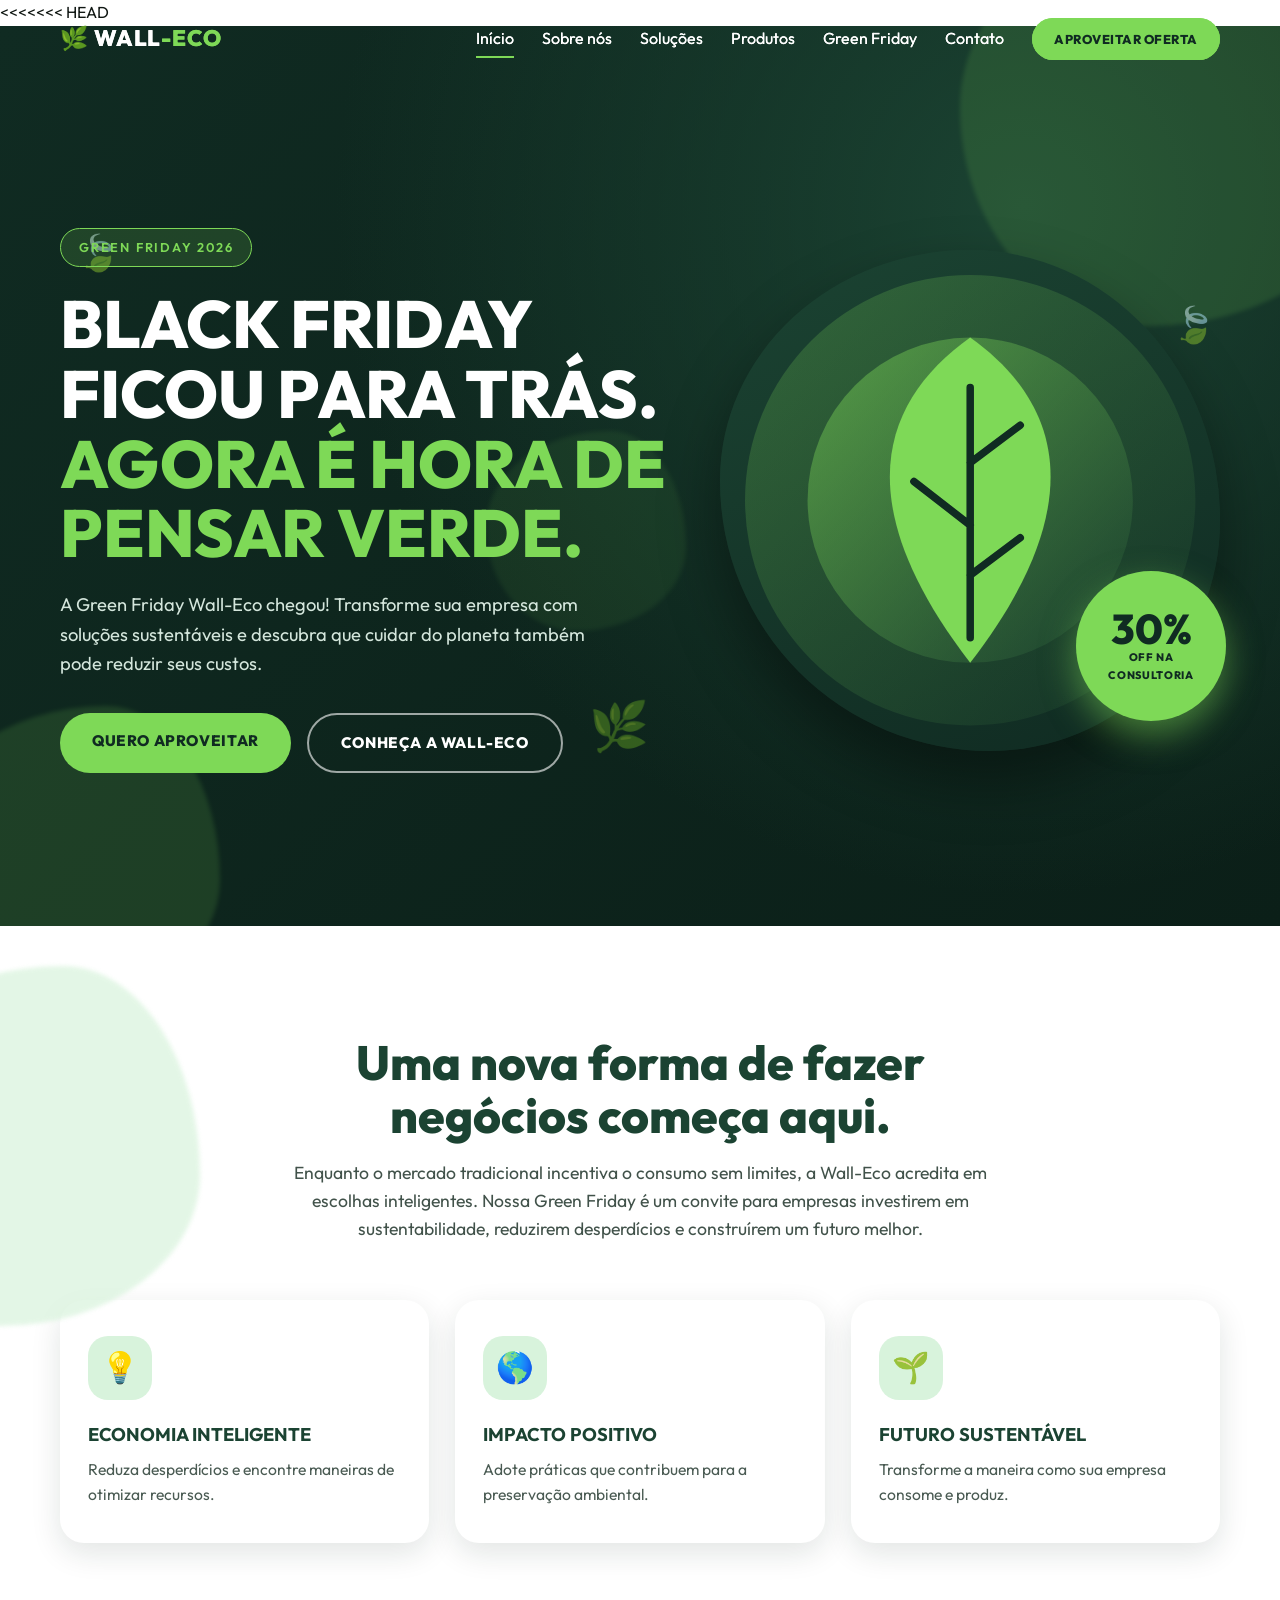
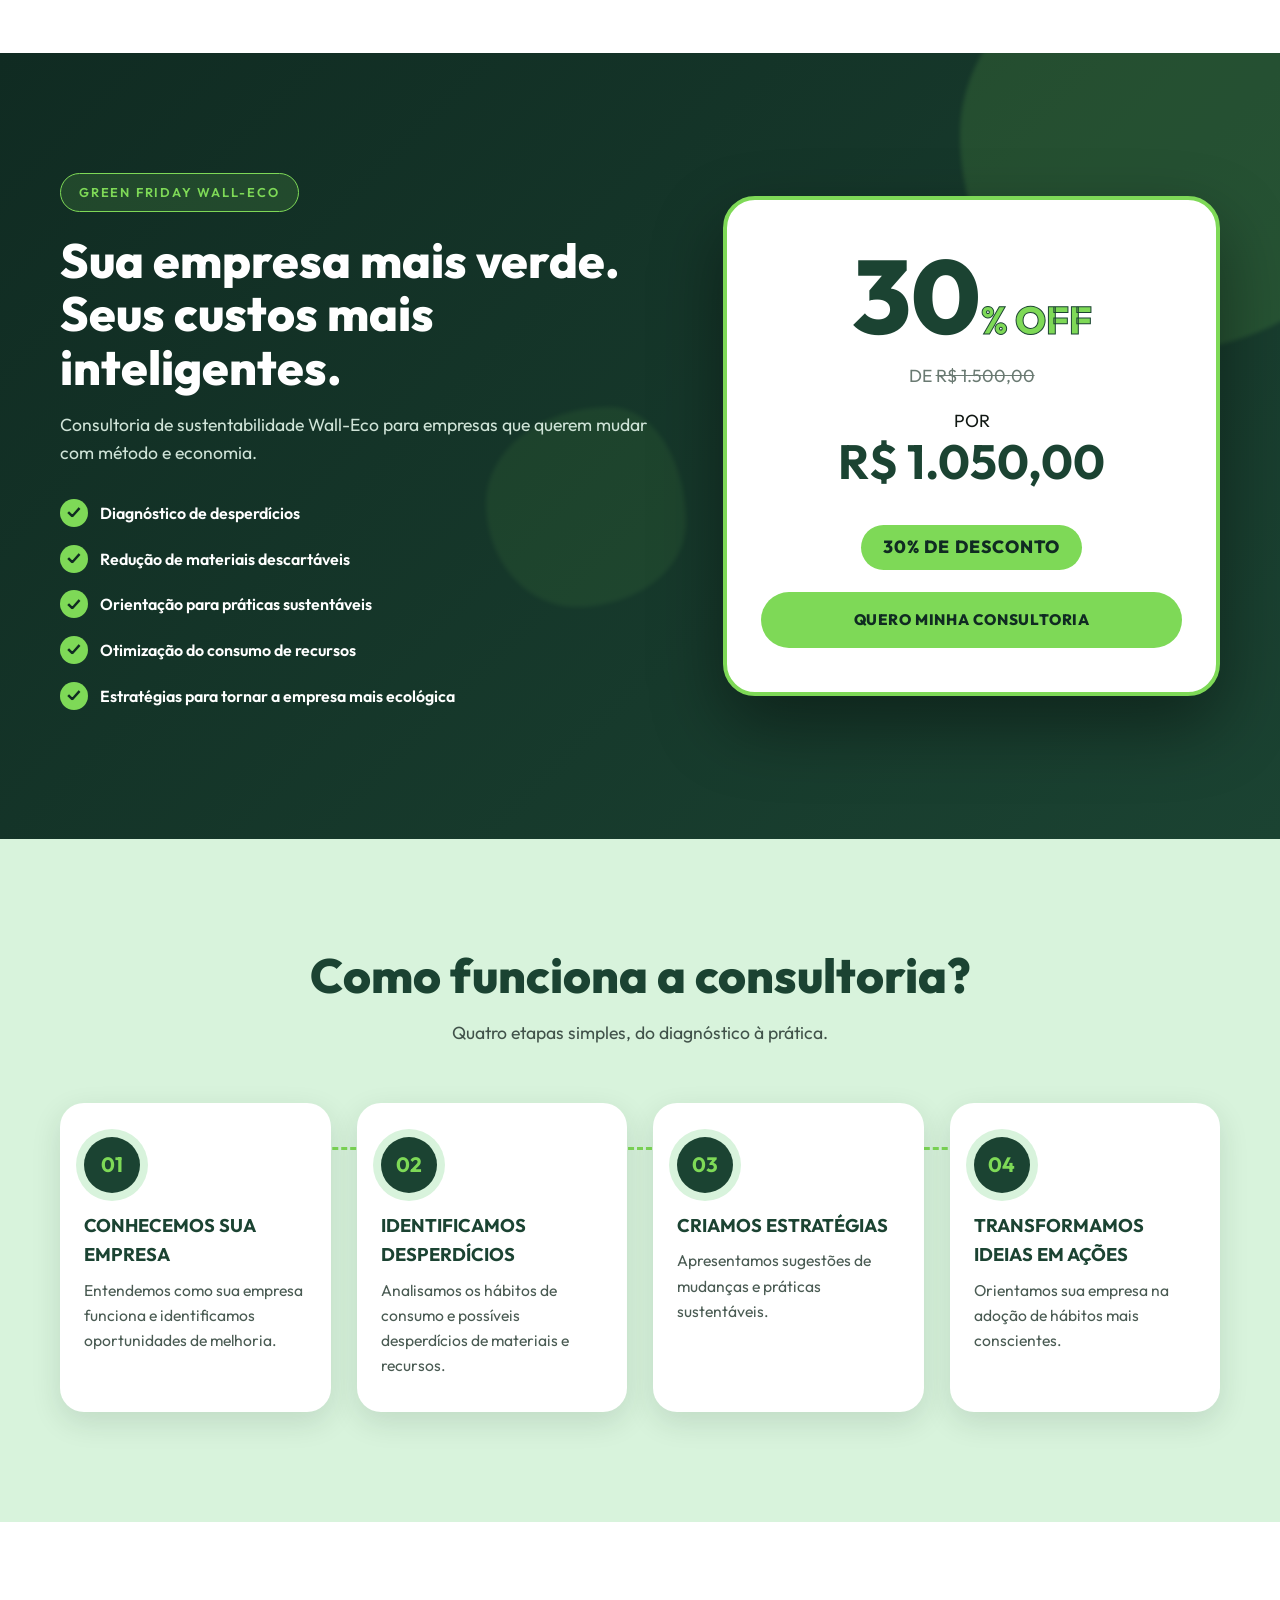
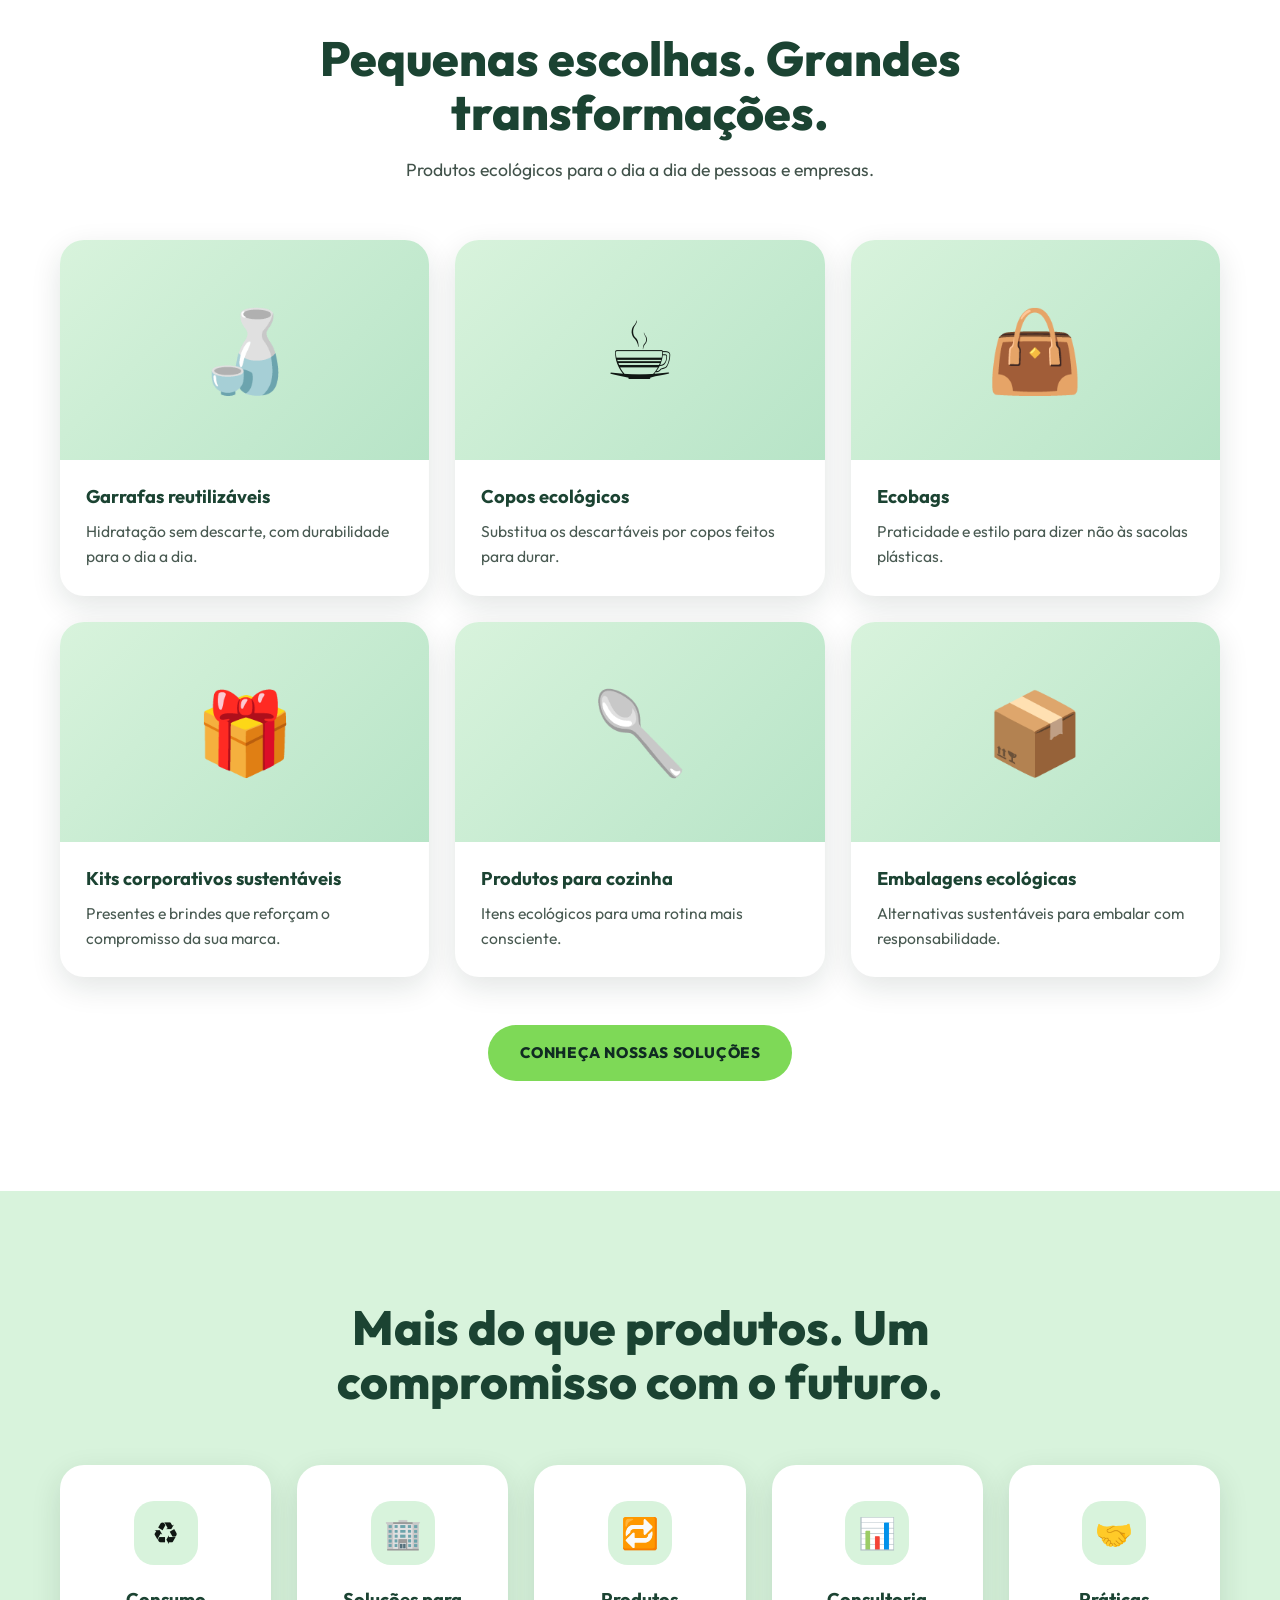
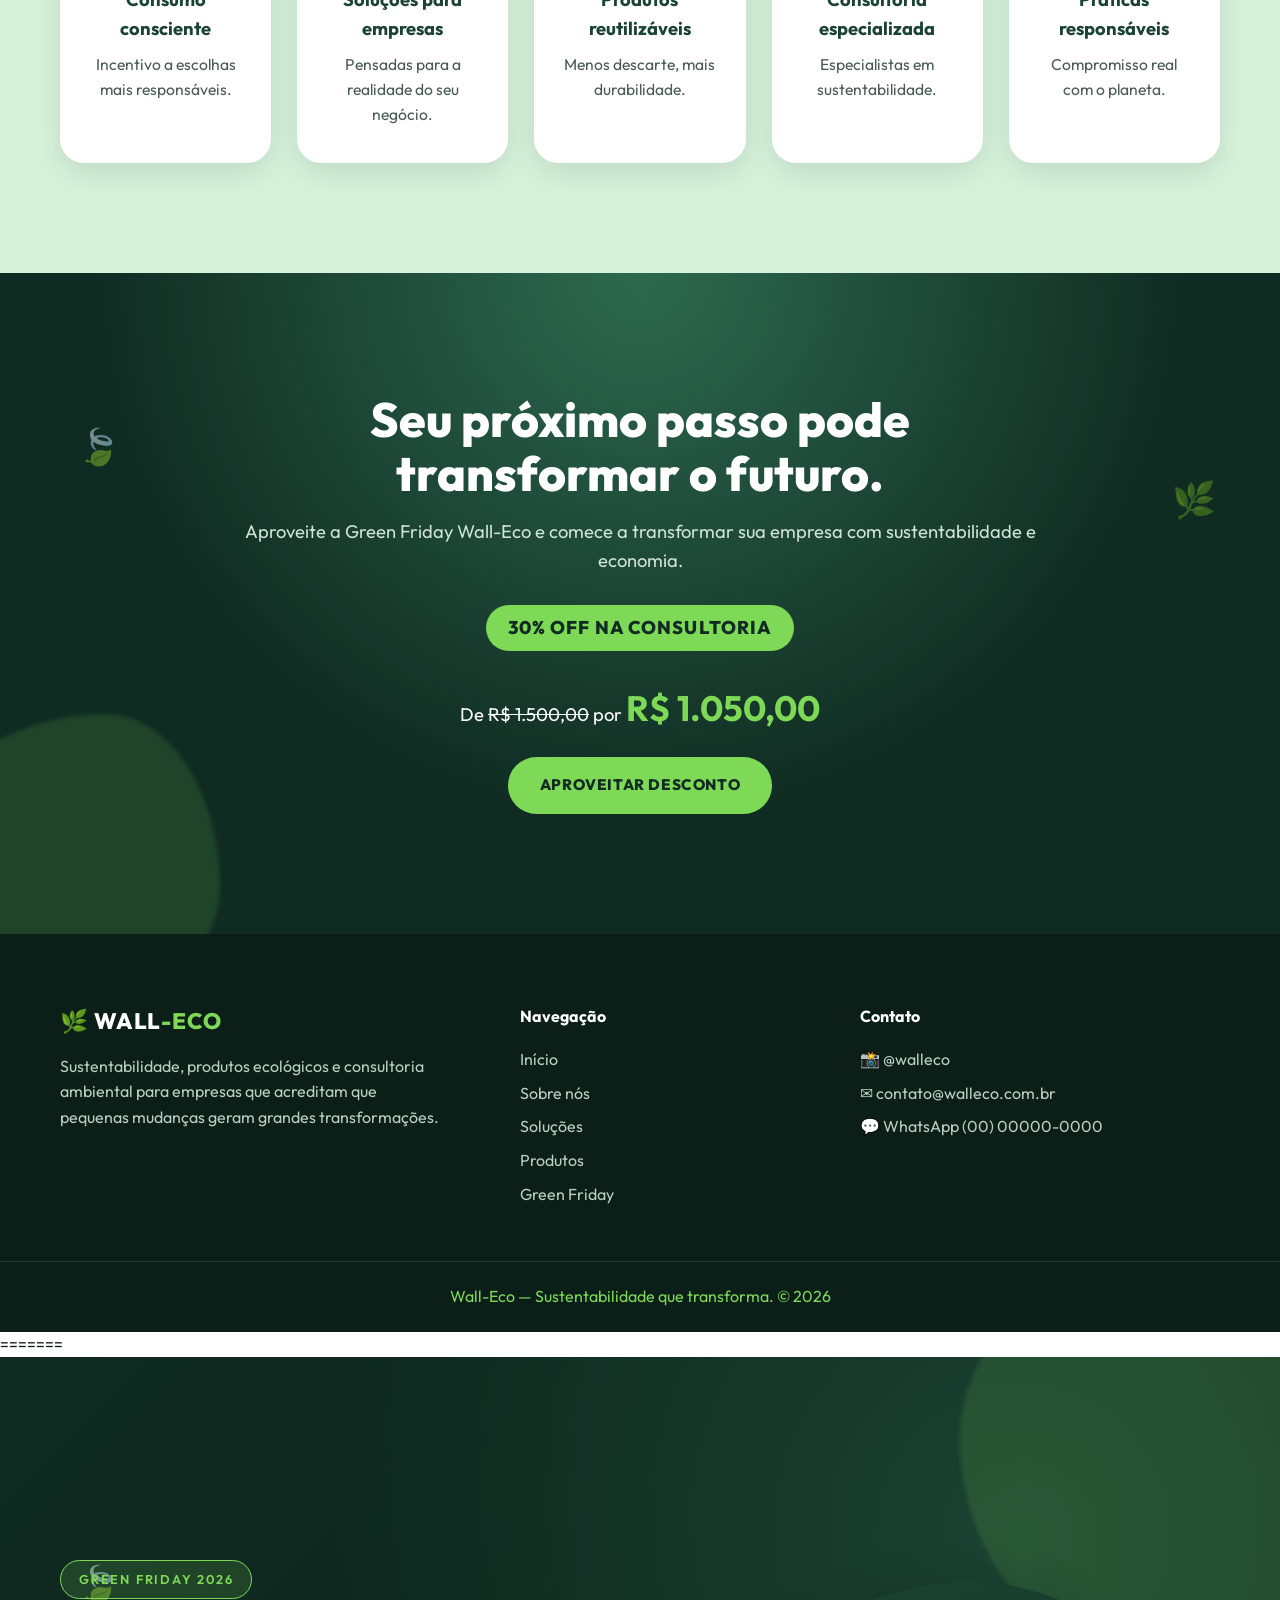
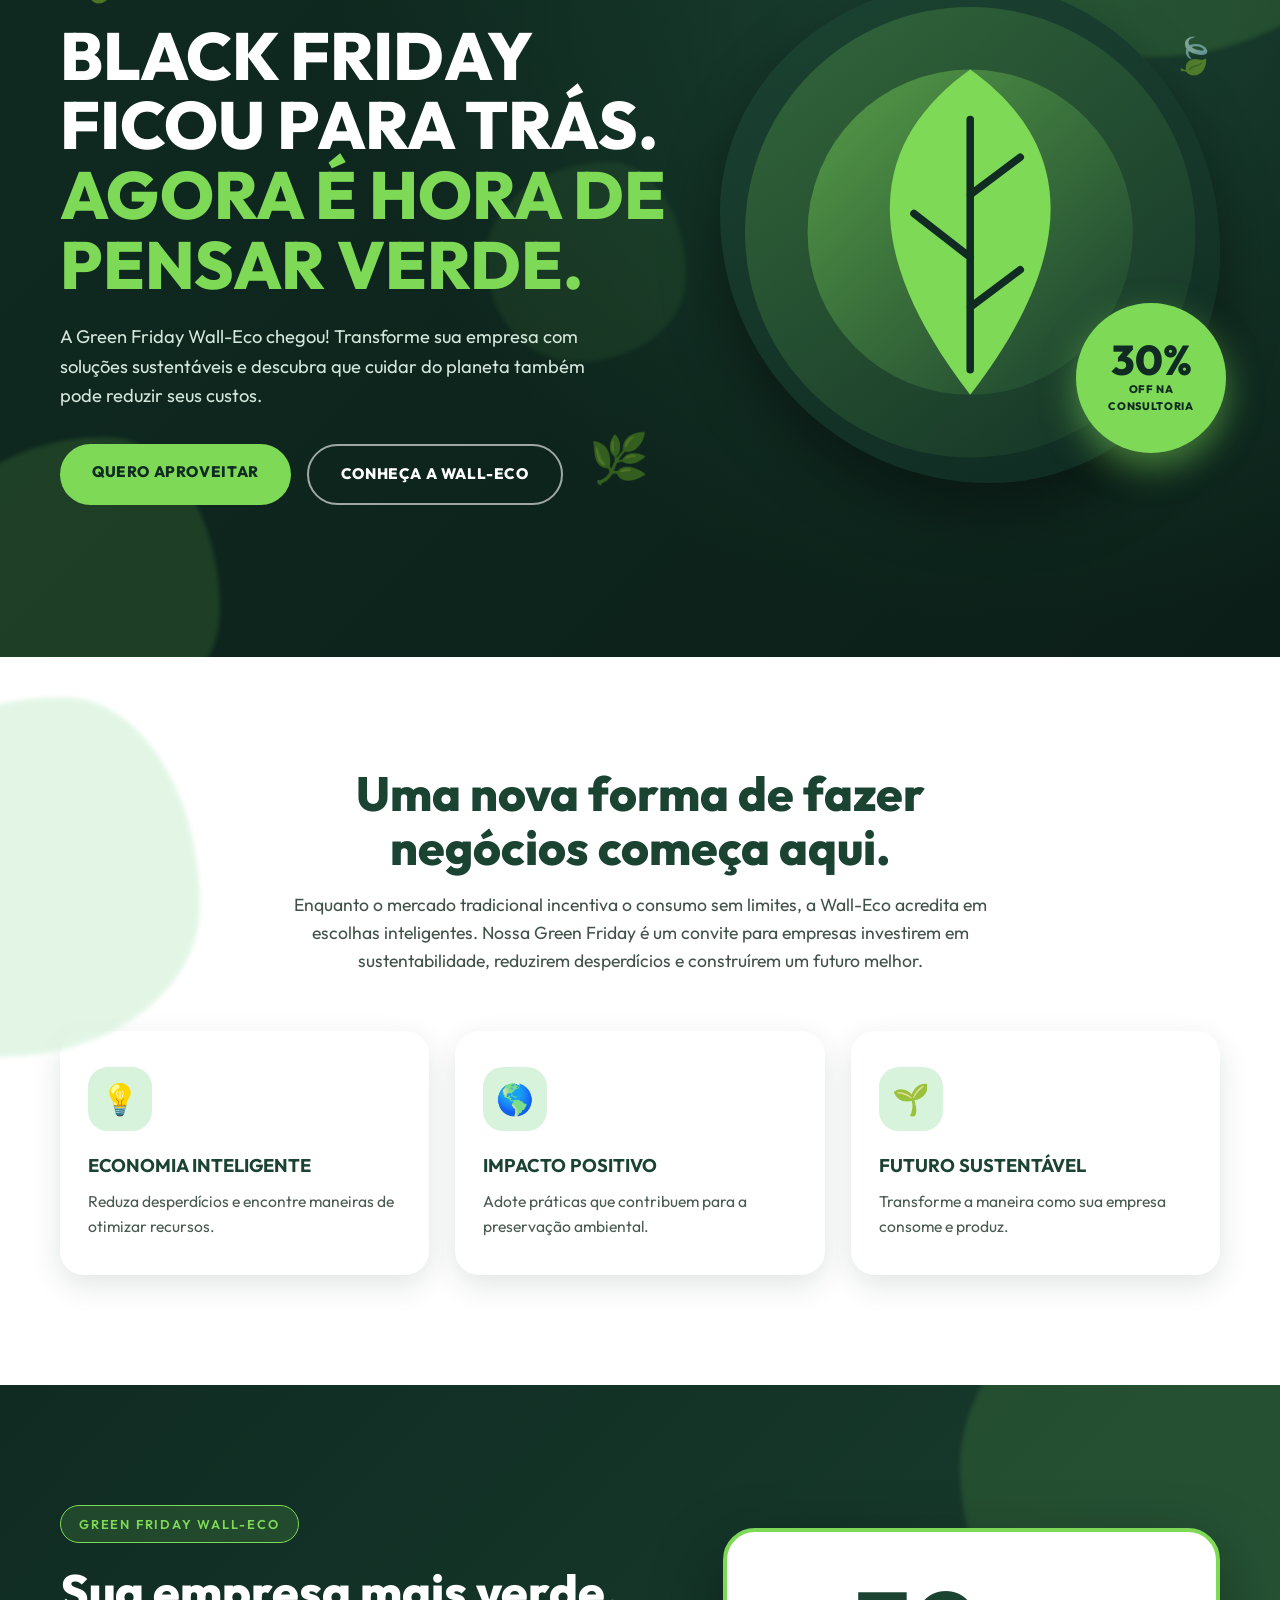
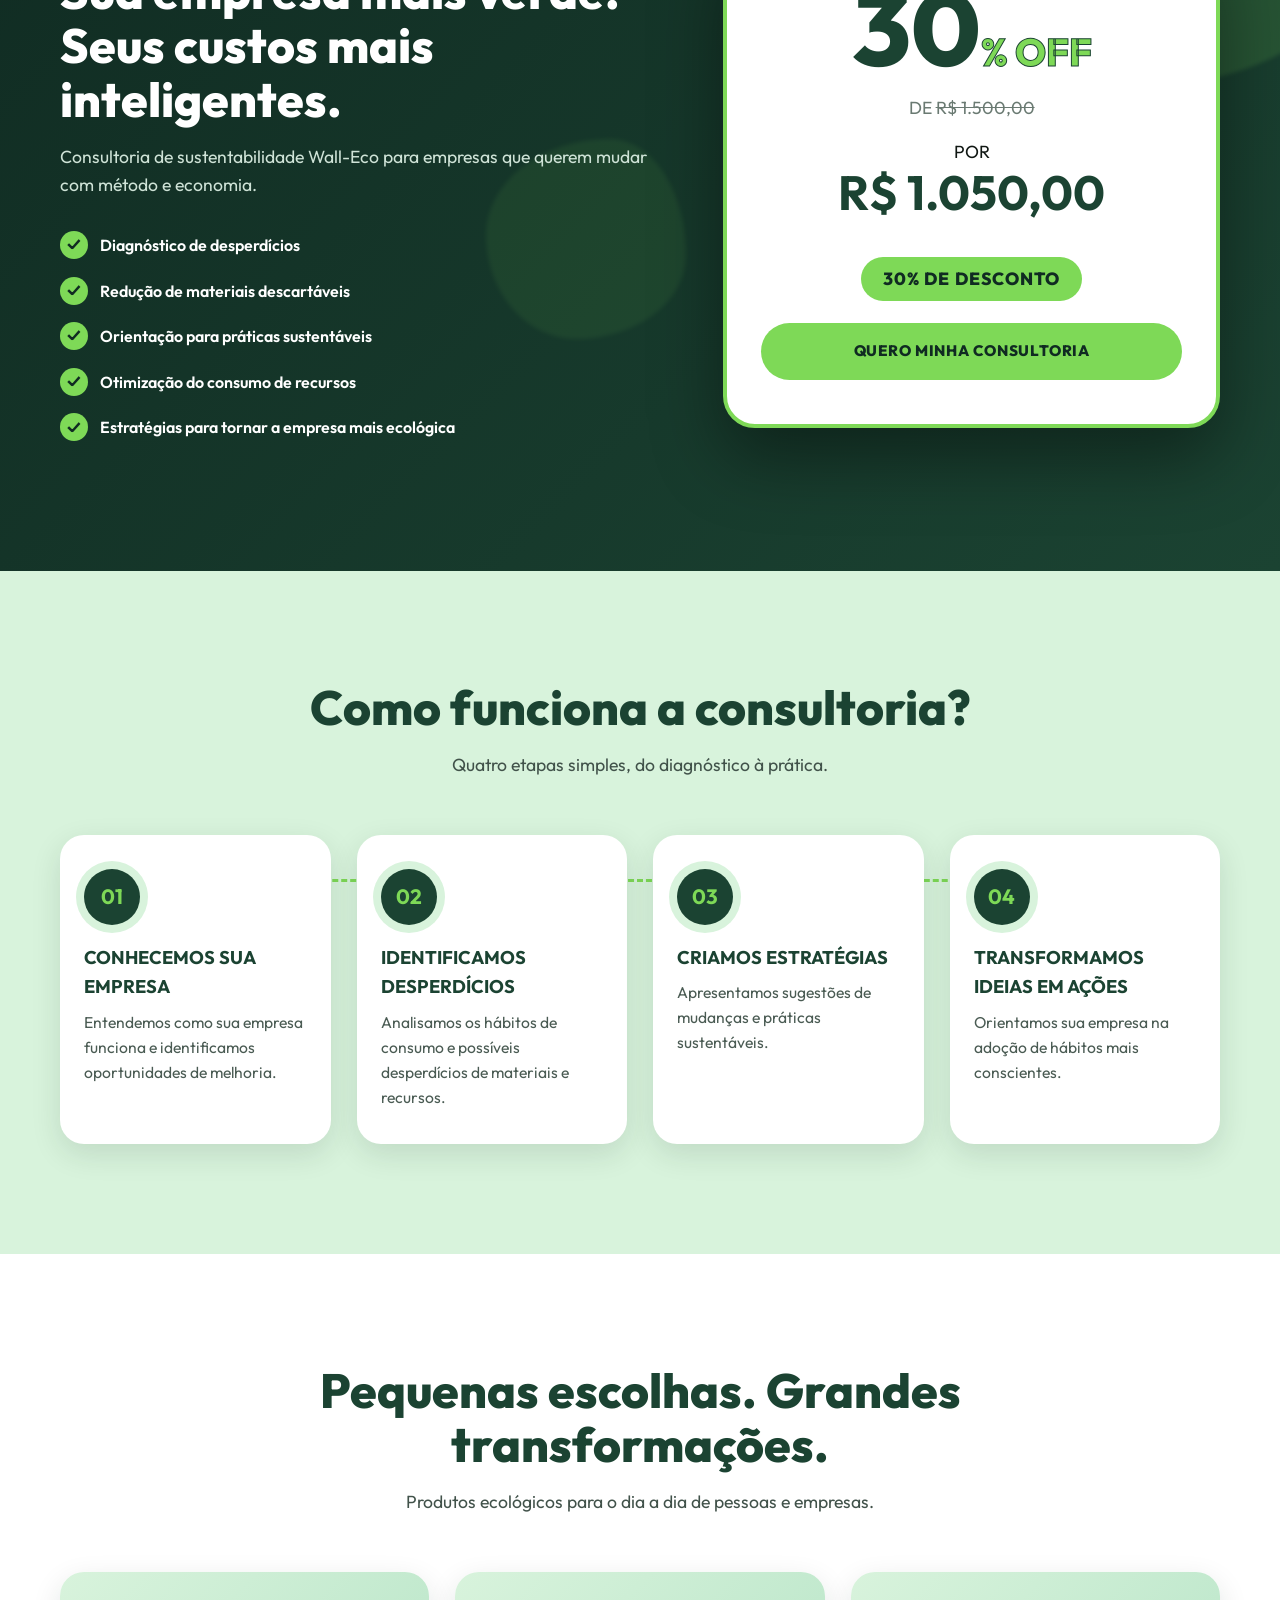
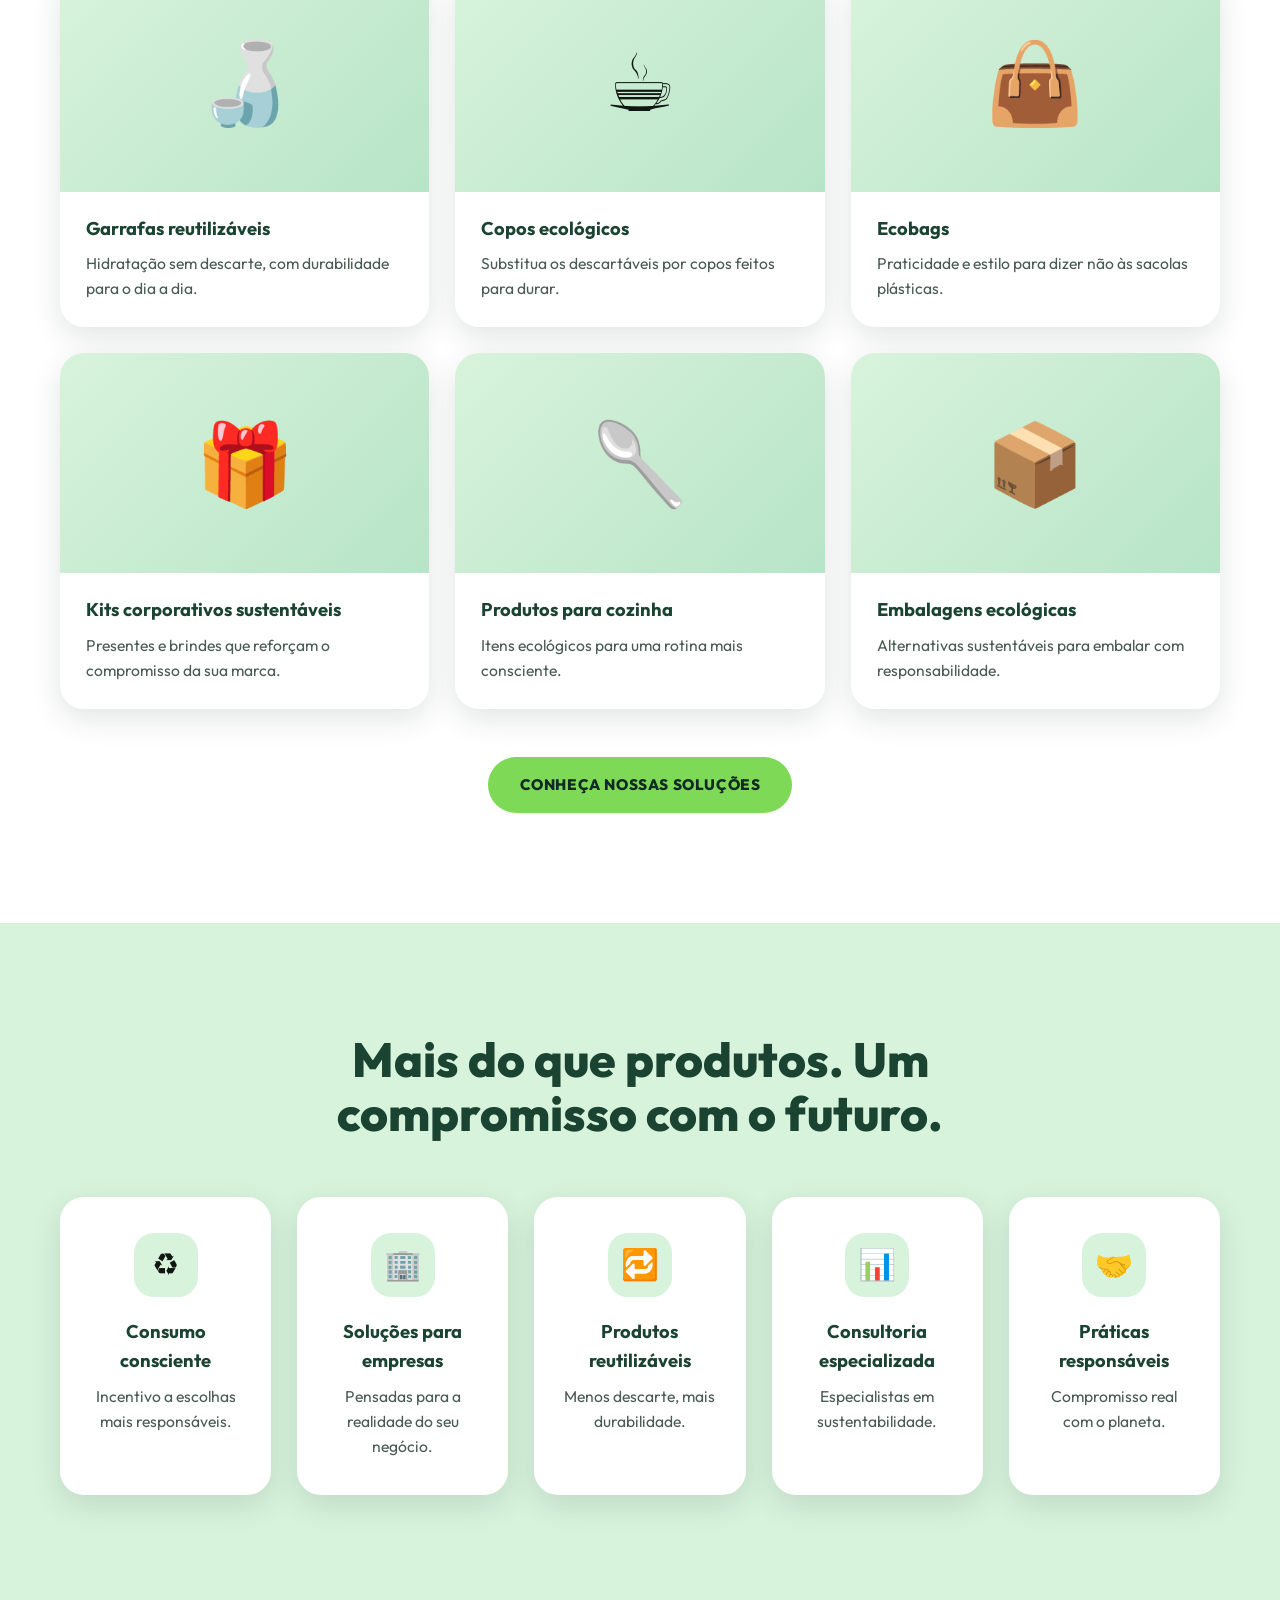
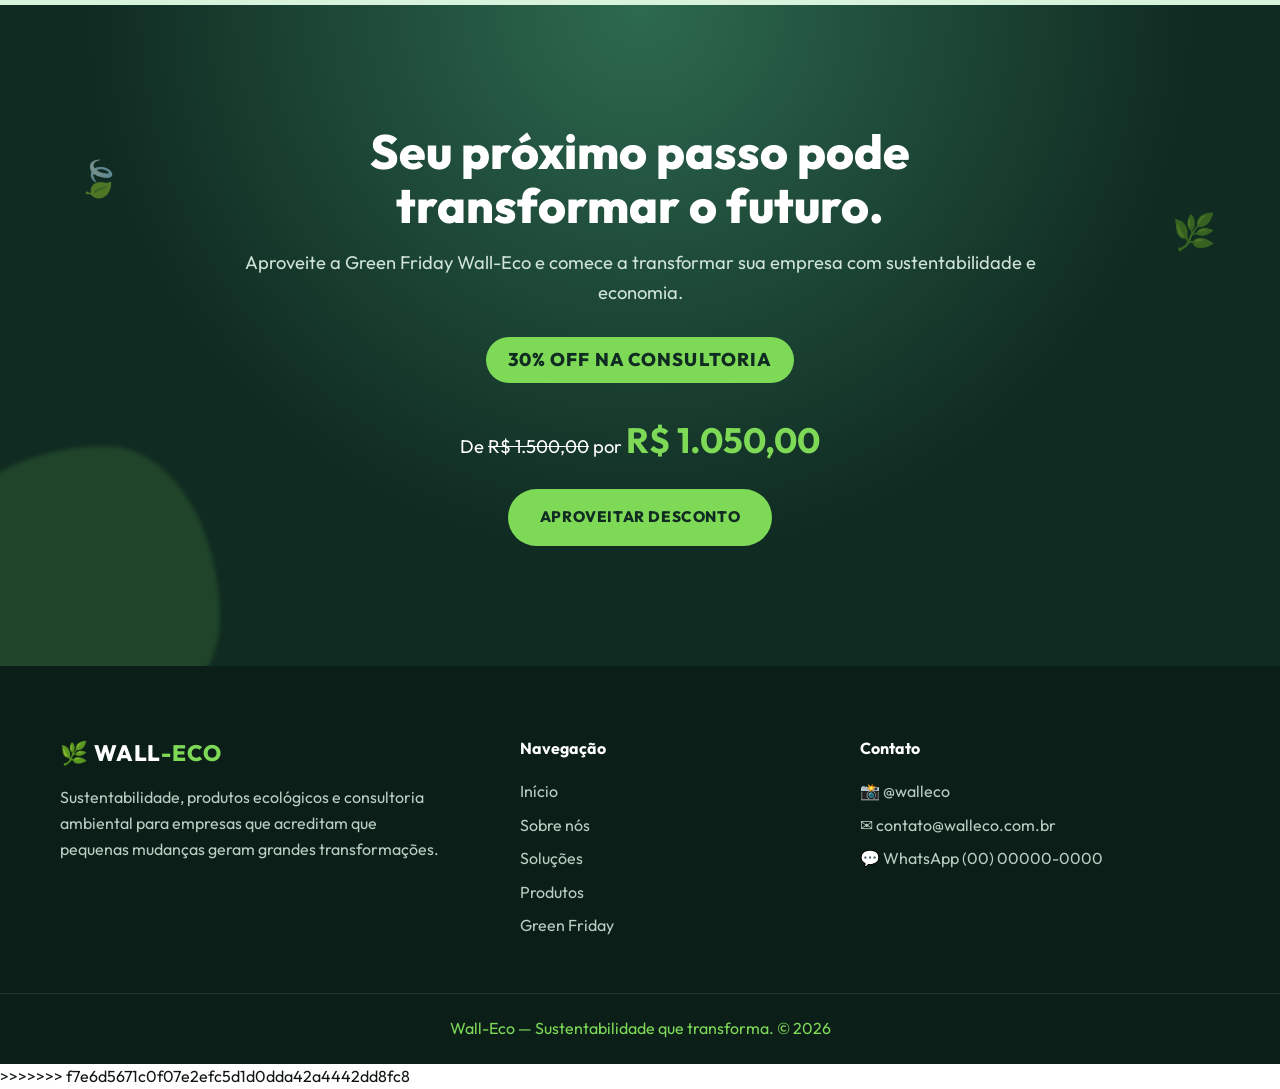
==== commit ddde8354: "fix: resolve conflito do index" ====
--- a/index.html
+++ b/index.html
@@ -1,3 +1,4 @@
+<<<<<<< HEAD
 <!DOCTYPE html>
 <html lang="pt-BR">
 <head>
@@ -182,3 +183,189 @@
 <script src="js/script.js"></script>
 </body>
 </html>
+=======
+<!DOCTYPE html>
+<html lang="pt-BR">
+<head>
+<meta charset="UTF-8">
+<meta name="viewport" content="width=device-width, initial-scale=1">
+<title>Green Friday — WALL-ECO | 30% OFF na Consultoria de Sustentabilidade</title>
+<meta name="description" content="Green Friday Wall-Eco: 30% de desconto na consultoria de sustentabilidade para empresas.">
+<link rel="preconnect" href="https://fonts.googleapis.com">
+<link rel="preconnect" href="https://fonts.gstatic.com" crossorigin>
+<link href="https://fonts.googleapis.com/css2?family=Outfit:wght@300;400;600;800&display=swap" rel="stylesheet">
+<link rel="stylesheet" href="css/style.css">
+</head>
+<body>
+
+<!-- ============ 1. MENU ============ -->
+<header class="nav" id="nav">
+  <div class="container nav__in">
+    <a href="#inicio" class="logo">🌿 WALL<span>-ECO</span></a>
+    <nav class="menu" id="menu">
+      <a href="#inicio">Início</a>
+      <a href="#sobre">Sobre nós</a>
+      <a href="#solucoes">Soluções</a>
+      <a href="#produtos">Produtos</a>
+      <a href="#oferta">Green Friday</a>
+      <a href="#contato">Contato</a>
+      <a href="#oferta" class="btn btn--sm menu__cta">APROVEITAR OFERTA</a>
+    </nav>
+    <button class="burger" id="burger" aria-label="Abrir menu" aria-expanded="false"><span></span><span></span><span></span></button>
+  </div>
+</header>
+
+<main>
+<!-- ============ 2. HERO ============ -->
+<section class="hero" id="inicio">
+  <span class="blob b1"></span><span class="blob b2"></span><span class="blob b3"></span>
+  <span class="leaf l1">🍃</span><span class="leaf l2">🌿</span><span class="leaf l3">🍃</span>
+  <div class="container hero__in">
+    <div class="hero__text reveal">
+      <span class="tag">GREEN FRIDAY 2026</span>
+      <h1>Black Friday ficou para trás. <em>Agora é hora de pensar verde.</em></h1>
+      <p>A Green Friday Wall-Eco chegou! Transforme sua empresa com soluções sustentáveis e descubra que cuidar do planeta também pode reduzir seus custos.</p>
+      <div class="hero__btns">
+        <a href="#oferta" class="btn">QUERO APROVEITAR</a>
+        <a href="#sobre" class="btn btn--ghost">CONHEÇA A WALL-ECO</a>
+      </div>
+    </div>
+    <div class="hero__art reveal d2">
+      <div class="art" data-img="hero.jpg">
+        <svg viewBox="0 0 400 400" aria-hidden="true">
+          <defs><linearGradient id="g" x1="0" y1="0" x2="1" y2="1"><stop offset="0" stop-color="#7ED957"/><stop offset="1" stop-color="#1B4332"/></linearGradient></defs>
+          <circle cx="200" cy="200" r="180" fill="url(#g)" opacity=".25"/>
+          <circle cx="200" cy="200" r="130" fill="url(#g)" opacity=".5"/>
+          <path d="M200 70c70 50 100 130 0 260C100 200 130 120 200 70z" fill="#7ED957"/>
+          <path d="M200 110v200M200 170l40-30M200 220l-45-35M200 260l40-30" stroke="#102B22" stroke-width="6" stroke-linecap="round" fill="none"/>
+        </svg>
+      </div>
+      <div class="seal"><b>30%</b><small>OFF NA<br>CONSULTORIA</small></div>
+    </div>
+  </div>
+</section>
+
+<!-- ============ 3. GREEN FRIDAY ============ -->
+<section class="sec" id="sobre">
+  <span class="blob b4"></span>
+  <div class="container">
+    <div class="head reveal">
+      <h2>Uma nova forma de fazer negócios começa aqui.</h2>
+      <p>Enquanto o mercado tradicional incentiva o consumo sem limites, a Wall-Eco acredita em escolhas inteligentes. Nossa Green Friday é um convite para empresas investirem em sustentabilidade, reduzirem desperdícios e construírem um futuro melhor.</p>
+    </div>
+    <div class="grid g3">
+      <article class="card reveal"><i>💡</i><h3>ECONOMIA INTELIGENTE</h3><p>Reduza desperdícios e encontre maneiras de otimizar recursos.</p></article>
+      <article class="card reveal d2"><i>🌎</i><h3>IMPACTO POSITIVO</h3><p>Adote práticas que contribuem para a preservação ambiental.</p></article>
+      <article class="card reveal d3"><i>🌱</i><h3>FUTURO SUSTENTÁVEL</h3><p>Transforme a maneira como sua empresa consome e produz.</p></article>
+    </div>
+  </div>
+</section>
+
+<!-- ============ 4. OFERTA ============ -->
+<section class="offer" id="oferta">
+  <span class="blob b1"></span><span class="blob b3"></span>
+  <div class="container offer__in">
+    <div class="reveal">
+      <span class="tag">GREEN FRIDAY WALL-ECO</span>
+      <h2>Sua empresa mais verde. Seus custos mais inteligentes.</h2>
+      <p>Consultoria de sustentabilidade Wall-Eco para empresas que querem mudar com método e economia.</p>
+      <ul class="checks">
+        <li>Diagnóstico de desperdícios</li>
+        <li>Redução de materiais descartáveis</li>
+        <li>Orientação para práticas sustentáveis</li>
+        <li>Otimização do consumo de recursos</li>
+        <li>Estratégias para tornar a empresa mais ecológica</li>
+      </ul>
+    </div>
+    <div class="price reveal d2">
+      <div class="big"><span class="count" data-count="30">0</span><small>% OFF</small></div>
+      <p class="from">DE <s>R$ 1.500,00</s></p>
+      <p class="to">POR <strong>R$ 1.050,00</strong></p>
+      <p class="pill">30% DE DESCONTO</p>
+      <a href="#contato" class="btn btn--block" data-wa="Olá! Quero minha consultoria Green Friday Wall-Eco (30% OFF).">QUERO MINHA CONSULTORIA</a>
+    </div>
+  </div>
+</section>
+
+<!-- ============ 5. COMO FUNCIONA ============ -->
+<section class="sec sec--light" id="solucoes">
+  <div class="container">
+    <div class="head reveal"><h2>Como funciona a consultoria?</h2><p>Quatro etapas simples, do diagnóstico à prática.</p></div>
+    <div class="steps">
+      <div class="step reveal"><b>01</b><h3>CONHECEMOS SUA EMPRESA</h3><p>Entendemos como sua empresa funciona e identificamos oportunidades de melhoria.</p></div>
+      <div class="step reveal d2"><b>02</b><h3>IDENTIFICAMOS DESPERDÍCIOS</h3><p>Analisamos os hábitos de consumo e possíveis desperdícios de materiais e recursos.</p></div>
+      <div class="step reveal d3"><b>03</b><h3>CRIAMOS ESTRATÉGIAS</h3><p>Apresentamos sugestões de mudanças e práticas sustentáveis.</p></div>
+      <div class="step reveal d4"><b>04</b><h3>TRANSFORMAMOS IDEIAS EM AÇÕES</h3><p>Orientamos sua empresa na adoção de hábitos mais conscientes.</p></div>
+    </div>
+  </div>
+</section>
+
+<!-- ============ 6. PRODUTOS ============ -->
+<section class="sec" id="produtos">
+  <div class="container">
+    <div class="head reveal"><h2>Pequenas escolhas. Grandes transformações.</h2><p>Produtos ecológicos para o dia a dia de pessoas e empresas.</p></div>
+    <div class="grid g3">
+      <article class="prod reveal"><div class="ph" data-img="garrafas.jpg"><span>🍶</span></div><h3>Garrafas reutilizáveis</h3><p>Hidratação sem descarte, com durabilidade para o dia a dia.</p></article>
+      <article class="prod reveal d2"><div class="ph" data-img="copos.jpg"><span>☕</span></div><h3>Copos ecológicos</h3><p>Substitua os descartáveis por copos feitos para durar.</p></article>
+      <article class="prod reveal d3"><div class="ph" data-img="ecobags.jpg"><span>👜</span></div><h3>Ecobags</h3><p>Praticidade e estilo para dizer não às sacolas plásticas.</p></article>
+      <article class="prod reveal"><div class="ph" data-img="kits.jpg"><span>🎁</span></div><h3>Kits corporativos sustentáveis</h3><p>Presentes e brindes que reforçam o compromisso da sua marca.</p></article>
+      <article class="prod reveal d2"><div class="ph" data-img="cozinha.jpg"><span>🥄</span></div><h3>Produtos para cozinha</h3><p>Itens ecológicos para uma rotina mais consciente.</p></article>
+      <article class="prod reveal d3"><div class="ph" data-img="embalagens.jpg"><span>📦</span></div><h3>Embalagens ecológicas</h3><p>Alternativas sustentáveis para embalar com responsabilidade.</p></article>
+    </div>
+    <p class="center reveal"><a href="#contato" class="btn" data-wa="Olá! Quero conhecer as soluções e produtos da Wall-Eco.">CONHEÇA NOSSAS SOLUÇÕES</a></p>
+  </div>
+</section>
+
+<!-- ============ 7. DIFERENCIAIS ============ -->
+<section class="sec sec--light">
+  <div class="container">
+    <div class="head reveal"><h2>Mais do que produtos. Um compromisso com o futuro.</h2></div>
+    <div class="grid g5">
+      <div class="feat reveal"><i>♻️</i><h3>Consumo consciente</h3><p>Incentivo a escolhas mais responsáveis.</p></div>
+      <div class="feat reveal d2"><i>🏢</i><h3>Soluções para empresas</h3><p>Pensadas para a realidade do seu negócio.</p></div>
+      <div class="feat reveal d3"><i>🔁</i><h3>Produtos reutilizáveis</h3><p>Menos descarte, mais durabilidade.</p></div>
+      <div class="feat reveal d4"><i>📊</i><h3>Consultoria especializada</h3><p>Especialistas em sustentabilidade.</p></div>
+      <div class="feat reveal d5"><i>🤝</i><h3>Práticas responsáveis</h3><p>Compromisso real com o planeta.</p></div>
+    </div>
+  </div>
+</section>
+
+<!-- ============ 8. CHAMADA FINAL ============ -->
+<section class="final">
+  <span class="blob b2"></span><span class="leaf l1">🍃</span><span class="leaf l3">🌿</span>
+  <div class="container reveal">
+    <h2>Seu próximo passo pode transformar o futuro.</h2>
+    <p>Aproveite a Green Friday Wall-Eco e comece a transformar sua empresa com sustentabilidade e economia.</p>
+    <p class="pill">30% OFF NA CONSULTORIA</p>
+    <p class="to">De <s>R$ 1.500,00</s> por <strong>R$ 1.050,00</strong></p>
+    <a href="#contato" class="btn" data-wa="Olá! Quero aproveitar o desconto da Green Friday Wall-Eco.">APROVEITAR DESCONTO</a>
+  </div>
+</section>
+</main>
+
+<!-- ============ 9. RODAPÉ / CONTATO ============ -->
+<footer class="foot" id="contato">
+  <div class="container foot__in">
+    <div>
+      <a href="#inicio" class="logo">🌿 WALL<span>-ECO</span></a>
+      <p>Sustentabilidade, produtos ecológicos e consultoria ambiental para empresas que acreditam que pequenas mudanças geram grandes transformações.</p>
+    </div>
+    <div>
+      <h4>Navegação</h4>
+      <a href="#inicio">Início</a><a href="#sobre">Sobre nós</a><a href="#solucoes">Soluções</a><a href="#produtos">Produtos</a><a href="#oferta">Green Friday</a>
+    </div>
+    <div>
+      <h4>Contato</h4>
+      <!-- EDITE AQUI: dados de contato (placeholders) -->
+      <a href="https://instagram.com/walleco" target="_blank" rel="noopener">📸 @walleco</a>
+      <a href="mailto:contato@walleco.com.br">✉️ contato@walleco.com.br</a>
+      <a href="https://wa.me/5500000000000" target="_blank" rel="noopener" data-wa="Olá! Gostaria de falar com a Wall-Eco.">💬 WhatsApp (00) 00000-0000</a>
+    </div>
+  </div>
+  <p class="foot__end">Wall-Eco — Sustentabilidade que transforma. © <span id="year">2026</span></p>
+</footer>
+
+<script src="js/script.js"></script>
+</body>
+</html>
+>>>>>>> f7e6d5671c0f07e2efc5d1d0dda42a4442dd8fc8
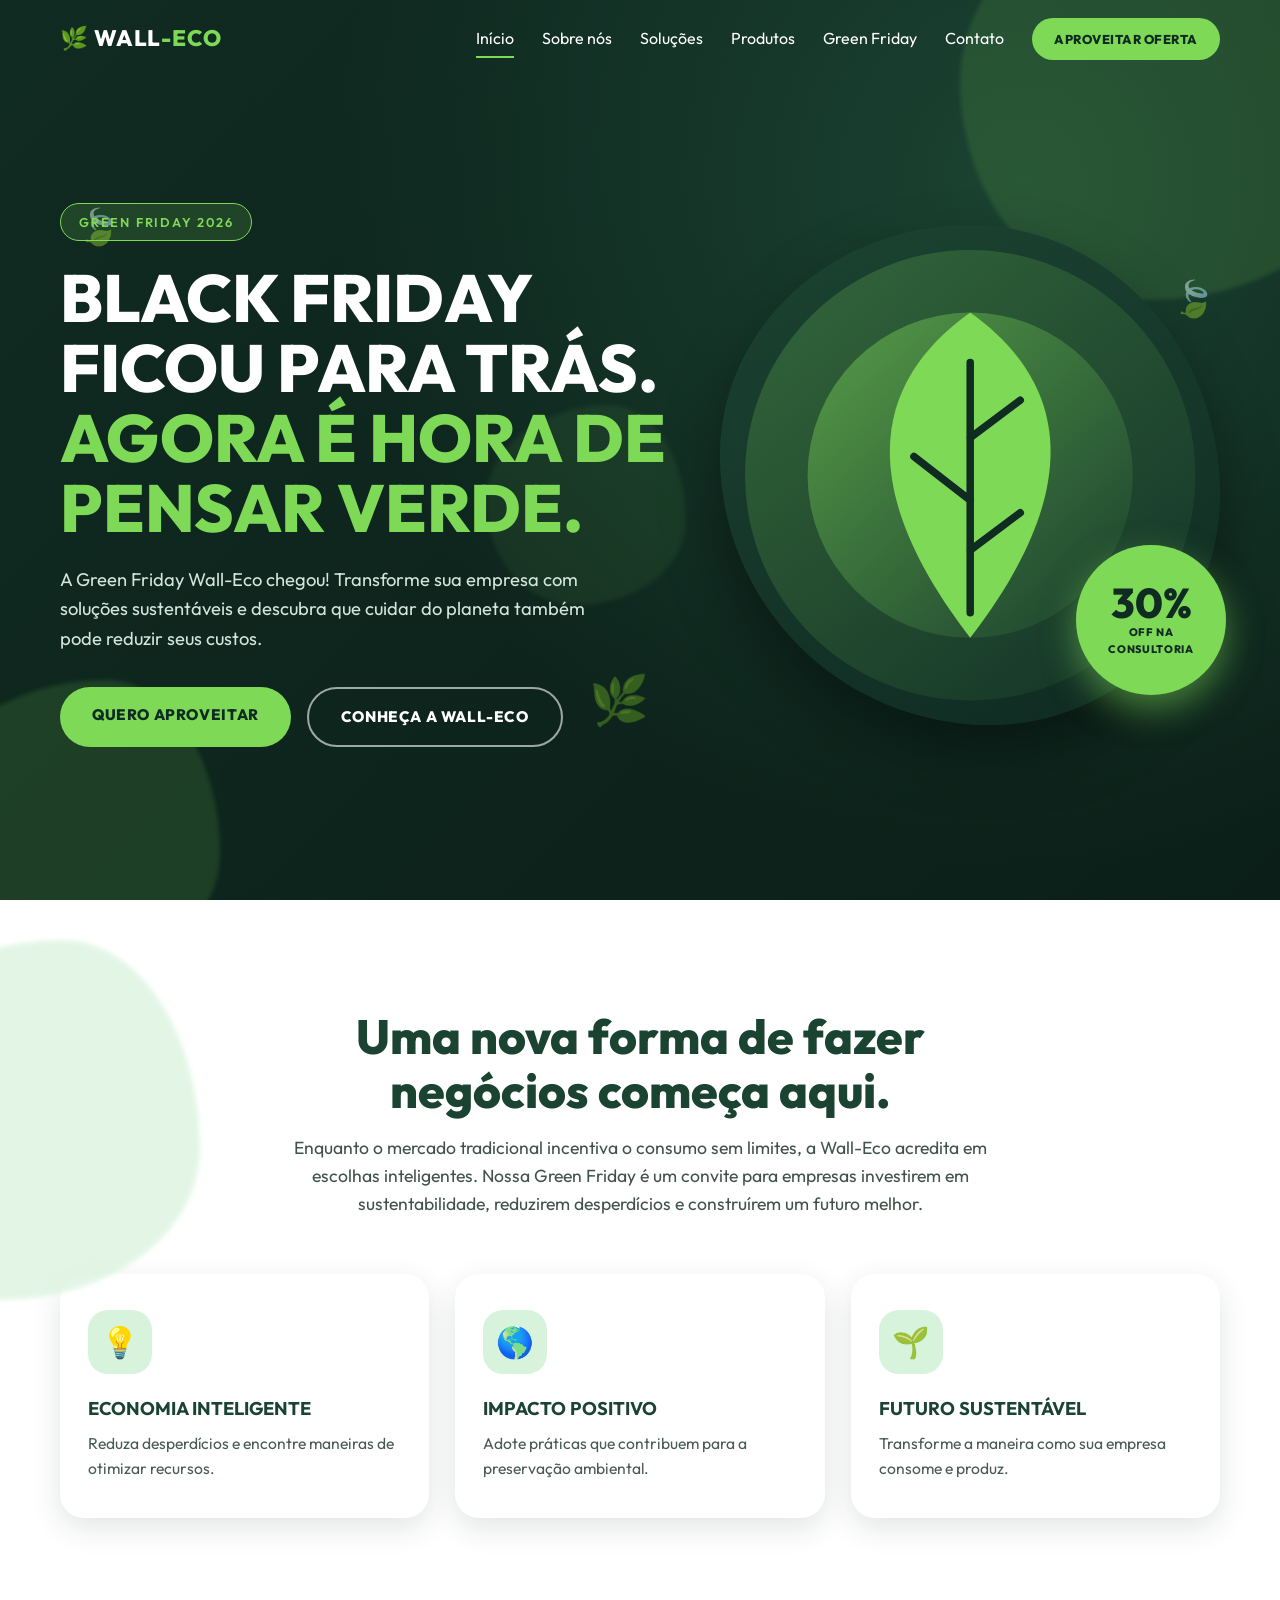
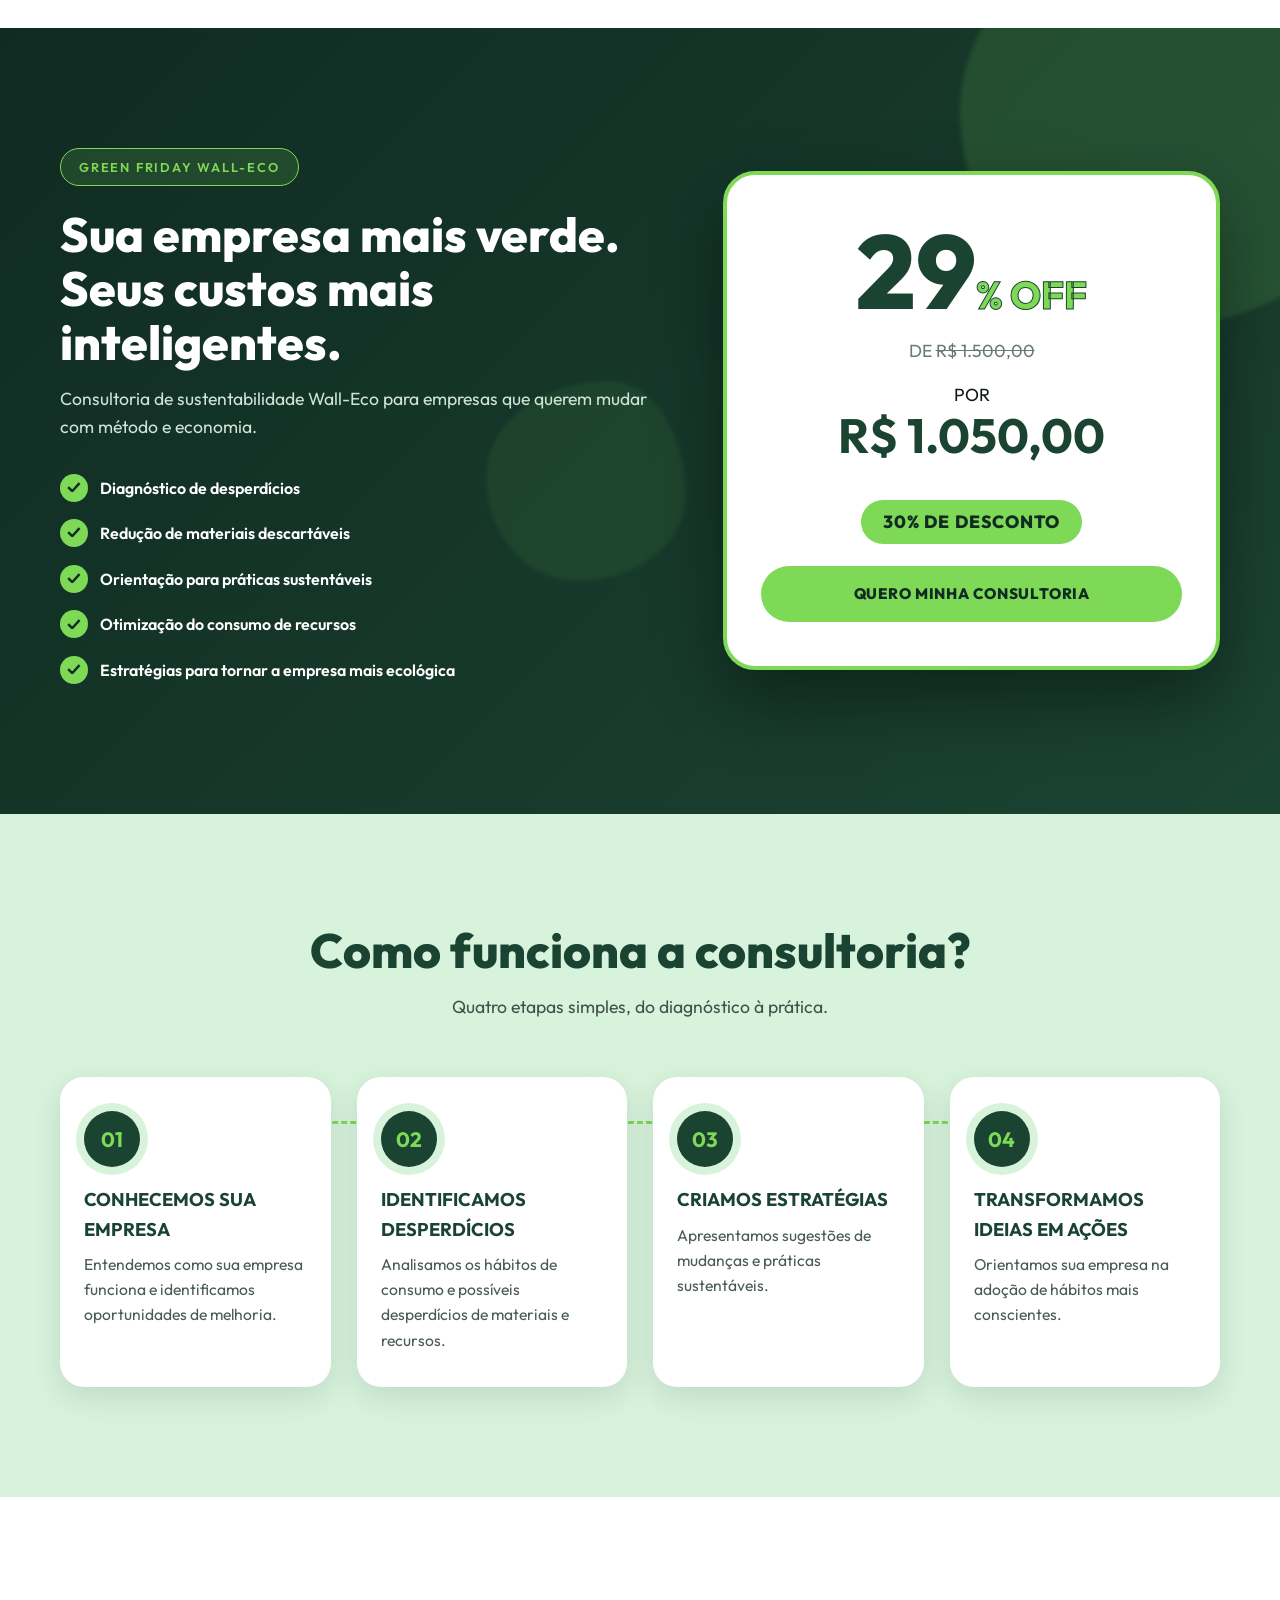
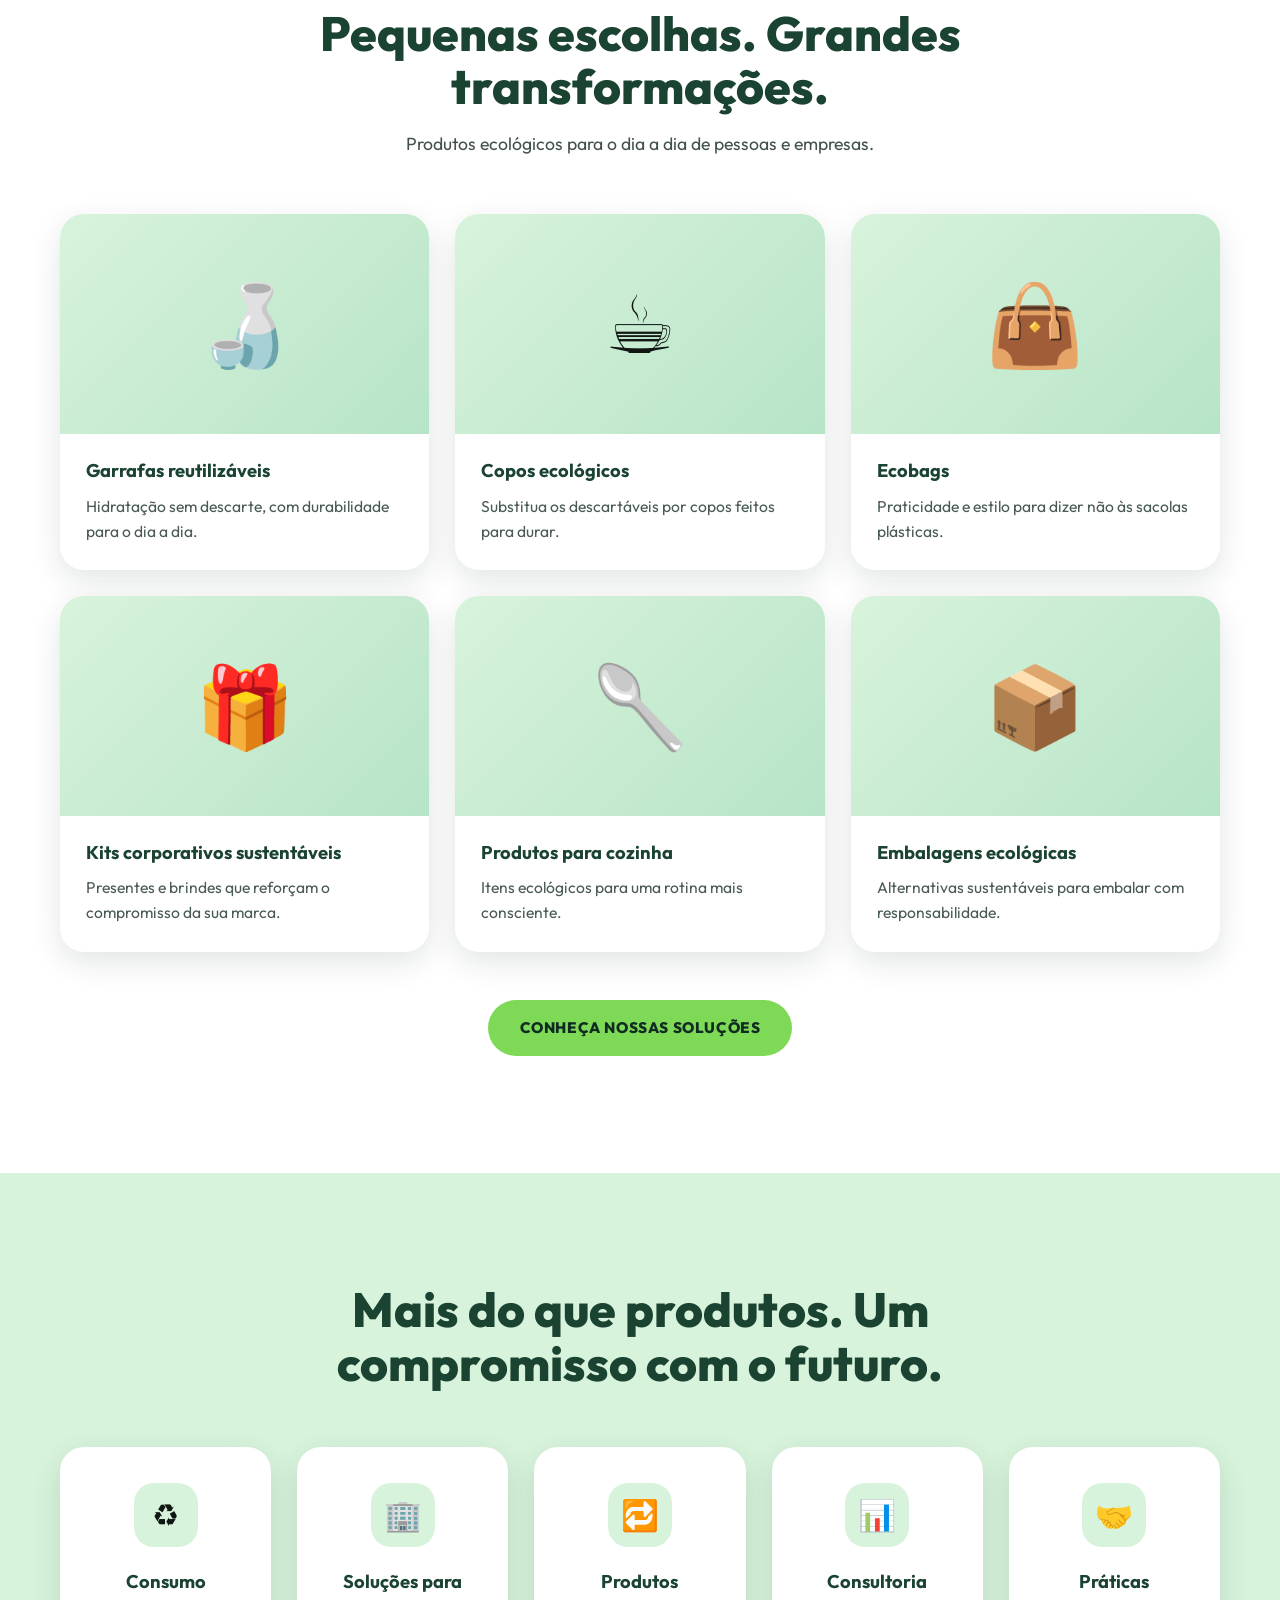
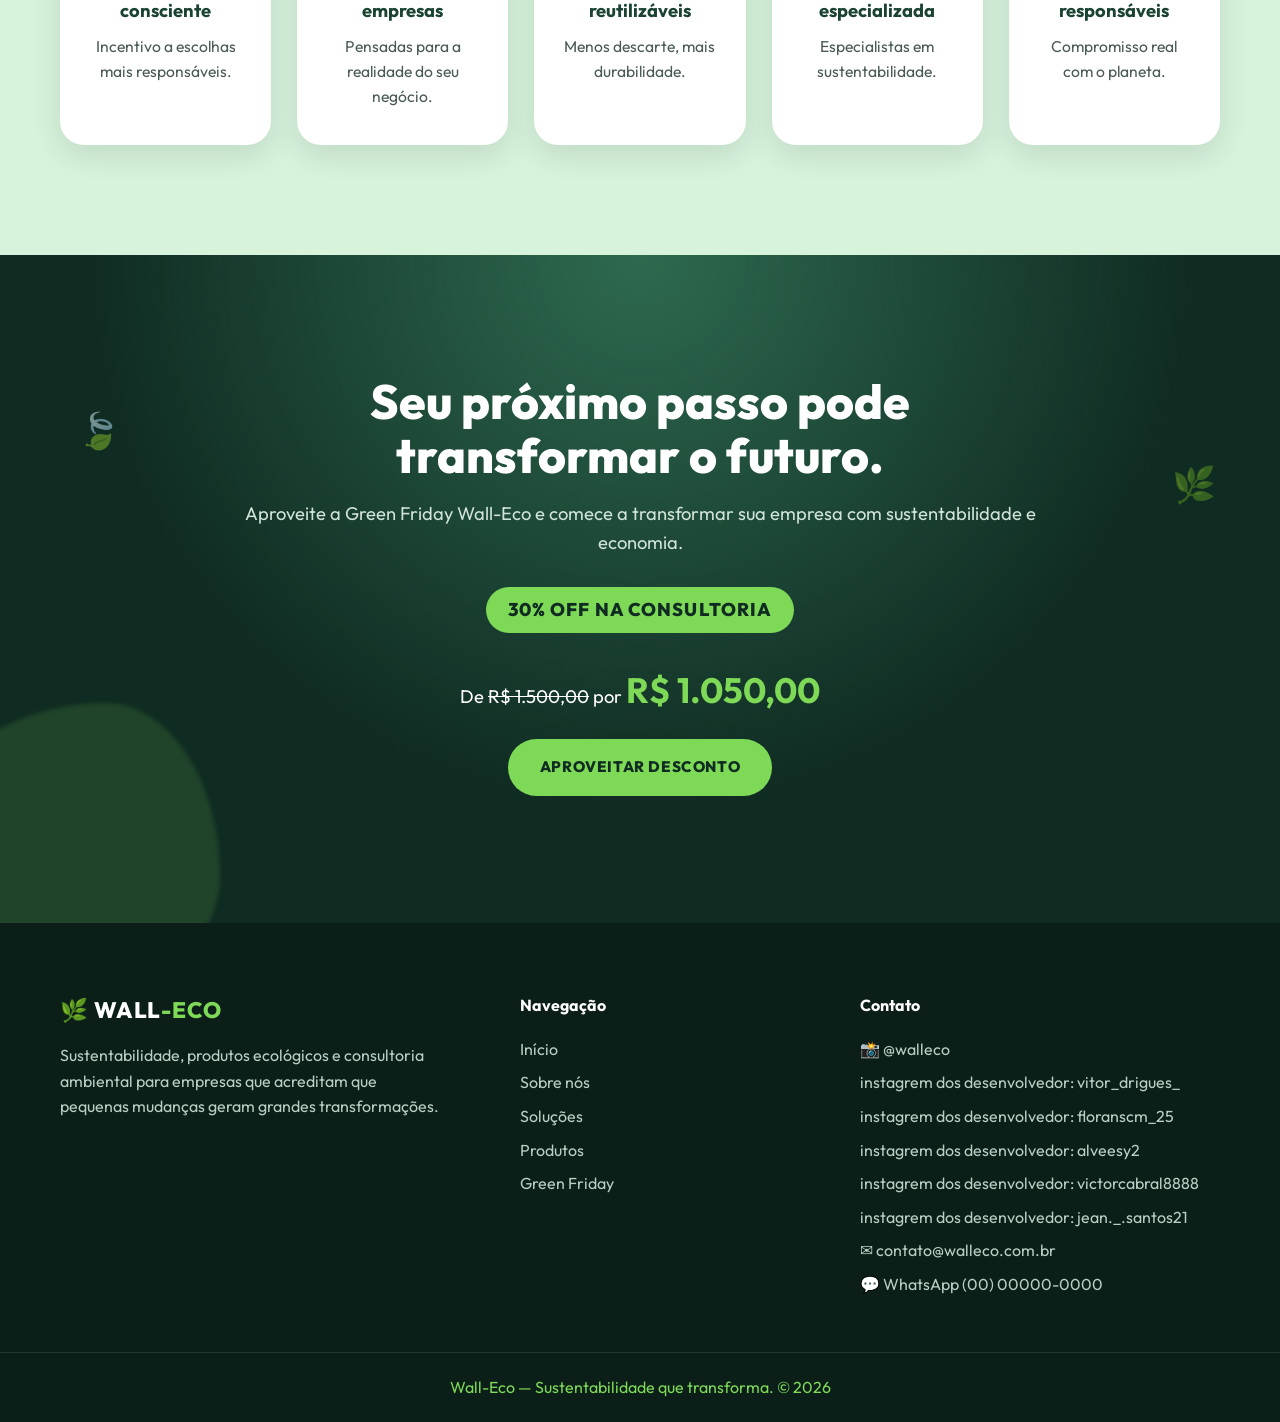
==== commit 6c603916: "fix: remove arquivo HTML duplicad" ====
--- a/index.html
+++ b/index.html
@@ -1,4 +1,3 @@
-<<<<<<< HEAD
 <!DOCTYPE html>
 <html lang="pt-BR">
 <head>
@@ -173,6 +172,18 @@
       <h4>Contato</h4>
       <!-- EDITE AQUI: dados de contato (placeholders) -->
       <a href="https://instagram.com/walleco" target="_blank" rel="noopener">📸 @walleco</a>
+            <a href="https://instagram.com/vitor_drigues_" target="_blank" rel="noopener">instagrem dos desenvolvedor: vitor_drigues_</a>
+                        <a href="https://instagram.com/floranscm_25" target="_blank" rel="noopener">instagrem dos desenvolvedor: floranscm_25</a>
+                                                <a href="https://instagram.com/alveesy2" target="_blank" rel="noopener">instagrem dos desenvolvedor: alveesy2</a> 
+                                                                                               <a href="https://instagram.com/victorcabral8888" target="_blank" rel="noopener">instagrem dos desenvolvedor: victorcabral8888</a>
+                                                                                                                                               <a href="https://instagram.com/jean._.santos21" target="_blank" rel="noopener">instagrem dos desenvolvedor: jean._.santos21</a> 
+
+
+                                                
+
+                        
+
+
       <a href="mailto:contato@walleco.com.br">✉️ contato@walleco.com.br</a>
       <a href="https://wa.me/5500000000000" target="_blank" rel="noopener" data-wa="Olá! Gostaria de falar com a Wall-Eco.">💬 WhatsApp (00) 00000-0000</a>
     </div>
@@ -183,189 +194,3 @@
 <script src="js/script.js"></script>
 </body>
 </html>
-=======
-<!DOCTYPE html>
-<html lang="pt-BR">
-<head>
-<meta charset="UTF-8">
-<meta name="viewport" content="width=device-width, initial-scale=1">
-<title>Green Friday — WALL-ECO | 30% OFF na Consultoria de Sustentabilidade</title>
-<meta name="description" content="Green Friday Wall-Eco: 30% de desconto na consultoria de sustentabilidade para empresas.">
-<link rel="preconnect" href="https://fonts.googleapis.com">
-<link rel="preconnect" href="https://fonts.gstatic.com" crossorigin>
-<link href="https://fonts.googleapis.com/css2?family=Outfit:wght@300;400;600;800&display=swap" rel="stylesheet">
-<link rel="stylesheet" href="css/style.css">
-</head>
-<body>
-
-<!-- ============ 1. MENU ============ -->
-<header class="nav" id="nav">
-  <div class="container nav__in">
-    <a href="#inicio" class="logo">🌿 WALL<span>-ECO</span></a>
-    <nav class="menu" id="menu">
-      <a href="#inicio">Início</a>
-      <a href="#sobre">Sobre nós</a>
-      <a href="#solucoes">Soluções</a>
-      <a href="#produtos">Produtos</a>
-      <a href="#oferta">Green Friday</a>
-      <a href="#contato">Contato</a>
-      <a href="#oferta" class="btn btn--sm menu__cta">APROVEITAR OFERTA</a>
-    </nav>
-    <button class="burger" id="burger" aria-label="Abrir menu" aria-expanded="false"><span></span><span></span><span></span></button>
-  </div>
-</header>
-
-<main>
-<!-- ============ 2. HERO ============ -->
-<section class="hero" id="inicio">
-  <span class="blob b1"></span><span class="blob b2"></span><span class="blob b3"></span>
-  <span class="leaf l1">🍃</span><span class="leaf l2">🌿</span><span class="leaf l3">🍃</span>
-  <div class="container hero__in">
-    <div class="hero__text reveal">
-      <span class="tag">GREEN FRIDAY 2026</span>
-      <h1>Black Friday ficou para trás. <em>Agora é hora de pensar verde.</em></h1>
-      <p>A Green Friday Wall-Eco chegou! Transforme sua empresa com soluções sustentáveis e descubra que cuidar do planeta também pode reduzir seus custos.</p>
-      <div class="hero__btns">
-        <a href="#oferta" class="btn">QUERO APROVEITAR</a>
-        <a href="#sobre" class="btn btn--ghost">CONHEÇA A WALL-ECO</a>
-      </div>
-    </div>
-    <div class="hero__art reveal d2">
-      <div class="art" data-img="hero.jpg">
-        <svg viewBox="0 0 400 400" aria-hidden="true">
-          <defs><linearGradient id="g" x1="0" y1="0" x2="1" y2="1"><stop offset="0" stop-color="#7ED957"/><stop offset="1" stop-color="#1B4332"/></linearGradient></defs>
-          <circle cx="200" cy="200" r="180" fill="url(#g)" opacity=".25"/>
-          <circle cx="200" cy="200" r="130" fill="url(#g)" opacity=".5"/>
-          <path d="M200 70c70 50 100 130 0 260C100 200 130 120 200 70z" fill="#7ED957"/>
-          <path d="M200 110v200M200 170l40-30M200 220l-45-35M200 260l40-30" stroke="#102B22" stroke-width="6" stroke-linecap="round" fill="none"/>
-        </svg>
-      </div>
-      <div class="seal"><b>30%</b><small>OFF NA<br>CONSULTORIA</small></div>
-    </div>
-  </div>
-</section>
-
-<!-- ============ 3. GREEN FRIDAY ============ -->
-<section class="sec" id="sobre">
-  <span class="blob b4"></span>
-  <div class="container">
-    <div class="head reveal">
-      <h2>Uma nova forma de fazer negócios começa aqui.</h2>
-      <p>Enquanto o mercado tradicional incentiva o consumo sem limites, a Wall-Eco acredita em escolhas inteligentes. Nossa Green Friday é um convite para empresas investirem em sustentabilidade, reduzirem desperdícios e construírem um futuro melhor.</p>
-    </div>
-    <div class="grid g3">
-      <article class="card reveal"><i>💡</i><h3>ECONOMIA INTELIGENTE</h3><p>Reduza desperdícios e encontre maneiras de otimizar recursos.</p></article>
-      <article class="card reveal d2"><i>🌎</i><h3>IMPACTO POSITIVO</h3><p>Adote práticas que contribuem para a preservação ambiental.</p></article>
-      <article class="card reveal d3"><i>🌱</i><h3>FUTURO SUSTENTÁVEL</h3><p>Transforme a maneira como sua empresa consome e produz.</p></article>
-    </div>
-  </div>
-</section>
-
-<!-- ============ 4. OFERTA ============ -->
-<section class="offer" id="oferta">
-  <span class="blob b1"></span><span class="blob b3"></span>
-  <div class="container offer__in">
-    <div class="reveal">
-      <span class="tag">GREEN FRIDAY WALL-ECO</span>
-      <h2>Sua empresa mais verde. Seus custos mais inteligentes.</h2>
-      <p>Consultoria de sustentabilidade Wall-Eco para empresas que querem mudar com método e economia.</p>
-      <ul class="checks">
-        <li>Diagnóstico de desperdícios</li>
-        <li>Redução de materiais descartáveis</li>
-        <li>Orientação para práticas sustentáveis</li>
-        <li>Otimização do consumo de recursos</li>
-        <li>Estratégias para tornar a empresa mais ecológica</li>
-      </ul>
-    </div>
-    <div class="price reveal d2">
-      <div class="big"><span class="count" data-count="30">0</span><small>% OFF</small></div>
-      <p class="from">DE <s>R$ 1.500,00</s></p>
-      <p class="to">POR <strong>R$ 1.050,00</strong></p>
-      <p class="pill">30% DE DESCONTO</p>
-      <a href="#contato" class="btn btn--block" data-wa="Olá! Quero minha consultoria Green Friday Wall-Eco (30% OFF).">QUERO MINHA CONSULTORIA</a>
-    </div>
-  </div>
-</section>
-
-<!-- ============ 5. COMO FUNCIONA ============ -->
-<section class="sec sec--light" id="solucoes">
-  <div class="container">
-    <div class="head reveal"><h2>Como funciona a consultoria?</h2><p>Quatro etapas simples, do diagnóstico à prática.</p></div>
-    <div class="steps">
-      <div class="step reveal"><b>01</b><h3>CONHECEMOS SUA EMPRESA</h3><p>Entendemos como sua empresa funciona e identificamos oportunidades de melhoria.</p></div>
-      <div class="step reveal d2"><b>02</b><h3>IDENTIFICAMOS DESPERDÍCIOS</h3><p>Analisamos os hábitos de consumo e possíveis desperdícios de materiais e recursos.</p></div>
-      <div class="step reveal d3"><b>03</b><h3>CRIAMOS ESTRATÉGIAS</h3><p>Apresentamos sugestões de mudanças e práticas sustentáveis.</p></div>
-      <div class="step reveal d4"><b>04</b><h3>TRANSFORMAMOS IDEIAS EM AÇÕES</h3><p>Orientamos sua empresa na adoção de hábitos mais conscientes.</p></div>
-    </div>
-  </div>
-</section>
-
-<!-- ============ 6. PRODUTOS ============ -->
-<section class="sec" id="produtos">
-  <div class="container">
-    <div class="head reveal"><h2>Pequenas escolhas. Grandes transformações.</h2><p>Produtos ecológicos para o dia a dia de pessoas e empresas.</p></div>
-    <div class="grid g3">
-      <article class="prod reveal"><div class="ph" data-img="garrafas.jpg"><span>🍶</span></div><h3>Garrafas reutilizáveis</h3><p>Hidratação sem descarte, com durabilidade para o dia a dia.</p></article>
-      <article class="prod reveal d2"><div class="ph" data-img="copos.jpg"><span>☕</span></div><h3>Copos ecológicos</h3><p>Substitua os descartáveis por copos feitos para durar.</p></article>
-      <article class="prod reveal d3"><div class="ph" data-img="ecobags.jpg"><span>👜</span></div><h3>Ecobags</h3><p>Praticidade e estilo para dizer não às sacolas plásticas.</p></article>
-      <article class="prod reveal"><div class="ph" data-img="kits.jpg"><span>🎁</span></div><h3>Kits corporativos sustentáveis</h3><p>Presentes e brindes que reforçam o compromisso da sua marca.</p></article>
-      <article class="prod reveal d2"><div class="ph" data-img="cozinha.jpg"><span>🥄</span></div><h3>Produtos para cozinha</h3><p>Itens ecológicos para uma rotina mais consciente.</p></article>
-      <article class="prod reveal d3"><div class="ph" data-img="embalagens.jpg"><span>📦</span></div><h3>Embalagens ecológicas</h3><p>Alternativas sustentáveis para embalar com responsabilidade.</p></article>
-    </div>
-    <p class="center reveal"><a href="#contato" class="btn" data-wa="Olá! Quero conhecer as soluções e produtos da Wall-Eco.">CONHEÇA NOSSAS SOLUÇÕES</a></p>
-  </div>
-</section>
-
-<!-- ============ 7. DIFERENCIAIS ============ -->
-<section class="sec sec--light">
-  <div class="container">
-    <div class="head reveal"><h2>Mais do que produtos. Um compromisso com o futuro.</h2></div>
-    <div class="grid g5">
-      <div class="feat reveal"><i>♻️</i><h3>Consumo consciente</h3><p>Incentivo a escolhas mais responsáveis.</p></div>
-      <div class="feat reveal d2"><i>🏢</i><h3>Soluções para empresas</h3><p>Pensadas para a realidade do seu negócio.</p></div>
-      <div class="feat reveal d3"><i>🔁</i><h3>Produtos reutilizáveis</h3><p>Menos descarte, mais durabilidade.</p></div>
-      <div class="feat reveal d4"><i>📊</i><h3>Consultoria especializada</h3><p>Especialistas em sustentabilidade.</p></div>
-      <div class="feat reveal d5"><i>🤝</i><h3>Práticas responsáveis</h3><p>Compromisso real com o planeta.</p></div>
-    </div>
-  </div>
-</section>
-
-<!-- ============ 8. CHAMADA FINAL ============ -->
-<section class="final">
-  <span class="blob b2"></span><span class="leaf l1">🍃</span><span class="leaf l3">🌿</span>
-  <div class="container reveal">
-    <h2>Seu próximo passo pode transformar o futuro.</h2>
-    <p>Aproveite a Green Friday Wall-Eco e comece a transformar sua empresa com sustentabilidade e economia.</p>
-    <p class="pill">30% OFF NA CONSULTORIA</p>
-    <p class="to">De <s>R$ 1.500,00</s> por <strong>R$ 1.050,00</strong></p>
-    <a href="#contato" class="btn" data-wa="Olá! Quero aproveitar o desconto da Green Friday Wall-Eco.">APROVEITAR DESCONTO</a>
-  </div>
-</section>
-</main>
-
-<!-- ============ 9. RODAPÉ / CONTATO ============ -->
-<footer class="foot" id="contato">
-  <div class="container foot__in">
-    <div>
-      <a href="#inicio" class="logo">🌿 WALL<span>-ECO</span></a>
-      <p>Sustentabilidade, produtos ecológicos e consultoria ambiental para empresas que acreditam que pequenas mudanças geram grandes transformações.</p>
-    </div>
-    <div>
-      <h4>Navegação</h4>
-      <a href="#inicio">Início</a><a href="#sobre">Sobre nós</a><a href="#solucoes">Soluções</a><a href="#produtos">Produtos</a><a href="#oferta">Green Friday</a>
-    </div>
-    <div>
-      <h4>Contato</h4>
-      <!-- EDITE AQUI: dados de contato (placeholders) -->
-      <a href="https://instagram.com/walleco" target="_blank" rel="noopener">📸 @walleco</a>
-      <a href="mailto:contato@walleco.com.br">✉️ contato@walleco.com.br</a>
-      <a href="https://wa.me/5500000000000" target="_blank" rel="noopener" data-wa="Olá! Gostaria de falar com a Wall-Eco.">💬 WhatsApp (00) 00000-0000</a>
-    </div>
-  </div>
-  <p class="foot__end">Wall-Eco — Sustentabilidade que transforma. © <span id="year">2026</span></p>
-</footer>
-
-<script src="js/script.js"></script>
-</body>
-</html>
->>>>>>> f7e6d5671c0f07e2efc5d1d0dda42a4442dd8fc8
